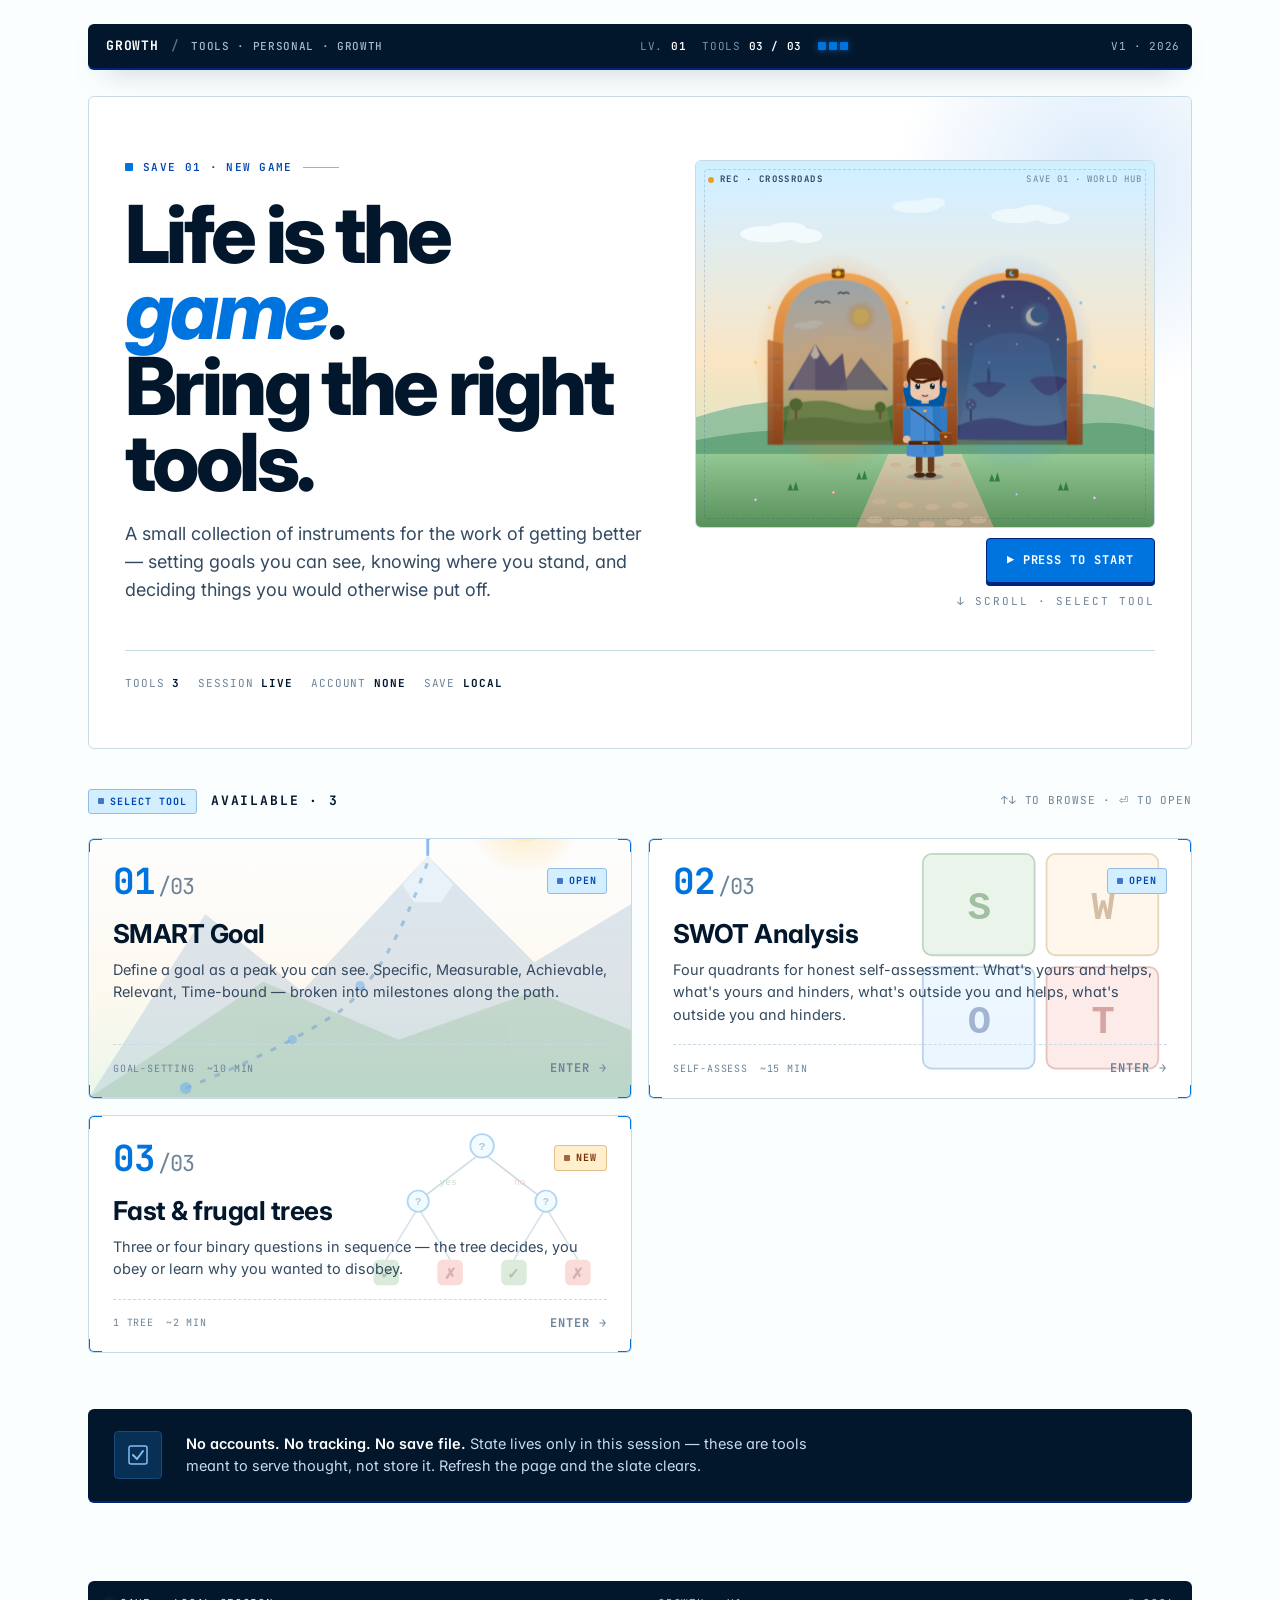
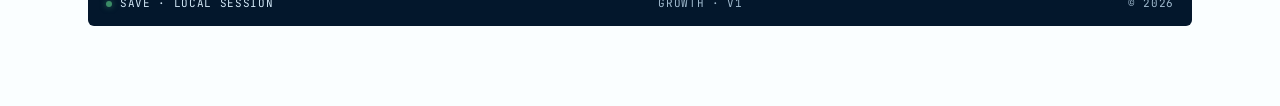
==== index.html @ 7742947b "first commit" ====
<!DOCTYPE html>
<html lang="en">
<head>
  <meta charset="UTF-8" />
  <meta name="viewport" content="width=device-width, initial-scale=1.0" />
  <title>Growth — Tools for Personal Growth</title>
  <link rel="stylesheet" href="styles.css?v=8" />
  <style>
    .hero { position: relative; padding: 56px 36px 56px; margin-bottom: 40px; background: var(--bg-card); border: 1px solid var(--rule); border-radius: var(--radius); overflow: hidden; isolation: isolate; }
    .hero::after { content: ''; position: absolute; right: -120px; top: -120px; width: 420px; height: 420px; background: radial-gradient(circle, oklch(0.56 0.19 252 / 0.15), transparent 70%); z-index: -1; pointer-events: none; }
    .hero-grid { display: grid; grid-template-columns: minmax(0, 1fr) minmax(0, 460px); gap: 48px; align-items: end; }
    .hero h1 { font-size: 80px; line-height: 0.95; letter-spacing: -0.045em; font-weight: 800; max-width: 13ch; margin-top: 18px; }
    .hero h1 .accent { color: var(--accent); font-style: italic; font-weight: 800; }
    .hero h1 .blink { display: inline-block; width: 0.5em; height: 0.85em; background: var(--accent); vertical-align: -0.05em; animation: blink 1.1s steps(2) infinite; margin-left: 4px; transform: translateY(2px); }
    @keyframes blink { 50% { opacity: 0; } }
    .hero .lede { font-size: 18px; max-width: 50ch; color: var(--ink-soft); margin-top: 20px; }
    .hero .start { display: flex; flex-direction: column; gap: 10px; align-items: stretch; padding-bottom: 8px; min-width: 0; }
    .hero .start .btn { align-self: flex-end; }
    .hero .press { font-family: var(--mono); font-size: 11px; color: var(--ink-faint); letter-spacing: 0.18em; text-transform: uppercase; align-self: flex-end; animation: press-fade 1.6s ease-in-out infinite; }
    @keyframes press-fade { 0%,100% { opacity: 0.6; } 50% { opacity: 1; } }
    .hero .stats { display: flex; flex-wrap: wrap; gap: 18px; font-family: var(--mono); font-size: 11px; color: var(--ink-soft); letter-spacing: 0.08em; text-transform: uppercase; padding-top: 24px; border-top: 1px solid var(--rule); margin-top: 32px; }
    .hero .stats .stat .k { color: var(--ink-faint); }
    .hero .stats .stat .v { color: var(--ink); font-weight: 700; margin-left: 8px; }
    .world { position: relative; width: 100%; aspect-ratio: 5 / 4; border: 1px solid var(--rule); border-radius: var(--radius); overflow: hidden; isolation: isolate; background: oklch(0.94 0.04 240); }
    .world .scanline-frame { position: absolute; inset: 8px; border: 1px dashed oklch(0.40 0.10 250 / 0.18); border-radius: 4px; pointer-events: none; z-index: 5; }
    .world .hud-corner { position: absolute; top: 12px; left: 12px; font-family: var(--mono); font-size: 9px; font-weight: 700; letter-spacing: 0.16em; text-transform: uppercase; color: var(--ink-soft); display: inline-flex; align-items: center; gap: 6px; z-index: 6; }
    .world .hud-corner::before { content: ''; width: 6px; height: 6px; background: var(--warm); border-radius: 50%; animation: rec-blink 1.6s ease-in-out infinite; }
    .world .hud-coord { position: absolute; top: 12px; right: 12px; font-family: var(--mono); font-size: 9px; letter-spacing: 0.12em; text-transform: uppercase; color: var(--ink-faint); z-index: 6; font-variant-numeric: tabular-nums; }
    @keyframes rec-blink { 0%, 65%, 100% { opacity: 1; } 80% { opacity: 0.2; } }
    .world svg.scene { position: absolute; inset: 0; width: 100%; height: 100%; display: block; }
    .door { cursor: pointer; transform-box: fill-box; transform-origin: 50% 100%; transition: transform 0.5s cubic-bezier(.2,.8,.2,1), filter 0.5s; will-change: transform, filter; filter: brightness(1) drop-shadow(0 0 0 rgba(0,0,0,0)); }
    .door-left  { --glow-color: rgba(255, 175,  60, 0.85); }
    .door-right { --glow-color: rgba( 90, 140, 255, 0.85); }
    .door:hover { transform: translateY(-4px) scale(1.05); }
    .door-left:hover  { filter: brightness(1.08) drop-shadow(0 0 14px var(--glow-color)) drop-shadow(0 0 28px var(--glow-color)); }
    .door-right:hover { filter: brightness(1.2)  drop-shadow(0 0 14px var(--glow-color)) drop-shadow(0 0 28px var(--glow-color)); }
    .scene:has(.door-left:hover)  .door-right { filter: brightness(0.92) saturate(0.85); opacity: 0.8; }
    .scene:has(.door-right:hover) .door-left  { filter: brightness(0.92) saturate(0.85); opacity: 0.8; }
    .world-inner { transform-box: fill-box; transform-origin: 50% 60%; transition: transform 0.6s cubic-bezier(.2,.7,.2,1), filter 0.5s ease-out; filter: brightness(1) saturate(1); }
    .door-left:hover  .world-inner { transform: scale(1.08); filter: brightness(1.12) saturate(1.1); }
    .door-right:hover .world-inner { transform: scale(1.1); filter: brightness(1.5) saturate(1.35) contrast(1.05); }
    .door-halo { transition: opacity 0.5s, transform 0.5s; opacity: 0.85; transform-box: fill-box; transform-origin: 50% 50%; }
    .door:hover .door-halo { opacity: 1; transform: scale(1.3); }
    .twinkle { animation: twinkle 2.4s ease-in-out infinite; transform-box: fill-box; transform-origin: center; }
    .twinkle.t2 { animation-delay: -0.6s; } .twinkle.t3 { animation-delay: -1.2s; } .twinkle.t4 { animation-delay: -1.8s; }
    .door:hover .twinkle { animation-duration: 1s; }
    @keyframes twinkle { 0%, 100% { opacity: 0.35; transform: scale(0.7); } 50% { opacity: 1; transform: scale(1.2); } }
    .sparks { opacity: 0; transition: opacity 0.4s; }
    .door:hover .sparks { opacity: 1; }
    .spark { animation: spark-rise 1.8s ease-out infinite; transform-box: fill-box; }
    .spark.k2 { animation-delay: -0.4s; } .spark.k3 { animation-delay: -0.8s; } .spark.k4 { animation-delay: -1.2s; } .spark.k5 { animation-delay: -1.6s; }
    @keyframes spark-rise { 0% { transform: translateY(0) scale(0.6); opacity: 0; } 15% { opacity: 1; } 100% { transform: translateY(-30px) scale(0.2); opacity: 0; } }
    .boy { animation: boy-bob 3s ease-in-out infinite; transform-box: fill-box; transform-origin: 50% 100%; }
    @keyframes boy-bob { 0%, 100% { transform: translateY(0); } 50% { transform: translateY(-1.5px); } }
    .blink-eye { animation: eye-blink 4.6s steps(1) infinite; transform-box: fill-box; transform-origin: center; }
    @keyframes eye-blink { 0%, 95%, 100% { transform: scaleY(1); } 96%, 98% { transform: scaleY(0.1); } }
    .cloak-flap { animation: cloak-flap 4s ease-in-out infinite; transform-box: fill-box; transform-origin: 50% 0%; }
    @keyframes cloak-flap { 0%, 100% { transform: rotate(-0.8deg); } 50% { transform: rotate(1deg); } }
    .cloud-drift { animation: cloud-drift 28s linear infinite; }
    .cloud-drift2 { animation: cloud-drift 36s linear infinite -10s; }
    @keyframes cloud-drift { 0% { transform: translateX(-22px); } 100% { transform: translateX(22px); } }
    .sun-glow { animation: sun-pulse 5s ease-in-out infinite; transform-box: fill-box; transform-origin: center; }
    @keyframes sun-pulse { 0%, 100% { opacity: 0.75; transform: scale(1); } 50% { opacity: 1; transform: scale(1.08); } }
    .star { animation: star-twinkle 2.4s ease-in-out infinite; transform-box: fill-box; transform-origin: center; }
    .star.s2 { animation-delay: -0.5s; animation-duration: 2.8s; } .star.s3 { animation-delay: -1.0s; animation-duration: 1.9s; }
    .star.s4 { animation-delay: -1.5s; animation-duration: 3.3s; } .star.s5 { animation-delay: -0.8s; animation-duration: 2.2s; }
    @keyframes star-twinkle { 0%, 100% { opacity: 0.4; transform: scale(0.7); } 50% { opacity: 1; transform: scale(1.25); } }
    .moon-glow { animation: moon-pulse 6s ease-in-out infinite; transform-box: fill-box; transform-origin: center; }
    @keyframes moon-pulse { 0%, 100% { opacity: 0.7; transform: scale(1); } 50% { opacity: 1; transform: scale(1.06); } }
    .grass-sway  { animation: grass-sway 4.2s ease-in-out infinite; transform-box: fill-box; transform-origin: 50% 100%; }
    .grass-sway.g2 { animation-delay: -1.4s; animation-duration: 5s; }
    @keyframes grass-sway { 0%, 100% { transform: rotate(-1.5deg); } 50% { transform: rotate(1.5deg); } }
    .dust { animation: dust-rise 6s linear infinite; }
    .dust.dm2 { animation-duration: 8s; animation-delay: -2s; } .dust.dm3 { animation-duration: 7s; animation-delay: -4s; } .dust.dm4 { animation-duration: 9s; animation-delay: -1s; }
    @keyframes dust-rise { 0% { transform: translateY(0); opacity: 0; } 20% { opacity: 0.7; } 80% { opacity: 0.4; } 100% { transform: translateY(-30px); opacity: 0; } }
    @media (prefers-reduced-motion: reduce) { .boy, .blink-eye, .cloak-flap, .cloud-drift, .cloud-drift2, .sun-glow, .star, .moon-glow, .grass-sway, .twinkle, .spark, .dust { animation: none !important; } .door, .world-inner, .door-halo { transition: none !important; } }
    .sec-head { display: flex; align-items: baseline; justify-content: space-between; margin: 12px 0 24px; }
    .sec-head .left { display: flex; align-items: center; gap: 14px; }
    .sec-head h2 { font-family: var(--mono); font-size: 13px; font-weight: 700; letter-spacing: 0.14em; text-transform: uppercase; color: var(--ink); }
    .sec-head .pp { font-family: var(--mono); font-size: 11px; color: var(--ink-faint); letter-spacing: 0.08em; text-transform: uppercase; }
    .levels { display: grid; grid-template-columns: repeat(2, minmax(0, 1fr)); gap: 16px; }
    .level { position: relative; display: block; padding: 24px 24px 20px; background: var(--bg-card); border: 1px solid var(--rule); border-radius: var(--radius); color: inherit; transition: border-color .15s, transform .15s, box-shadow .15s; overflow: hidden; isolation: isolate; min-height: 200px; display: flex; flex-direction: column; }
    .level-bg { position: absolute; inset: 0; width: 100%; height: 100%; pointer-events: none; opacity: 0.55; transition: opacity .25s ease; z-index: 0; }
    .level-bg.aside { left: auto; right: 0; bottom: 60px; width: 55%; height: auto; }
    .level:hover .level-bg { opacity: 0.78; }
    .level.locked .level-bg { opacity: 0.4; }
    .level > .top, .level > h3, .level > .desc, .level > .foot { position: relative; z-index: 1; }
    .level > .corners { position: absolute; inset: 0; pointer-events: none; z-index: 2; }
    .level::before, .level::after, .level > .corners::before, .level > .corners::after { content: ''; position: absolute; width: 12px; height: 12px; border: 2px solid var(--accent); pointer-events: none; transition: width .2s, height .2s, border-color .2s; z-index: 2; }
    .level::before { top: -1px; left: -1px; border-right: 0; border-bottom: 0; border-top-left-radius: var(--radius); }
    .level::after  { top: -1px; right: -1px; border-left: 0; border-bottom: 0; border-top-right-radius: var(--radius); }
    .level > .corners::before { bottom: -1px; left: -1px; border-right: 0; border-top: 0; border-bottom-left-radius: var(--radius); }
    .level > .corners::after  { bottom: -1px; right: -1px; border-left: 0; border-top: 0; border-bottom-right-radius: var(--radius); }
    .level:hover { border-color: var(--accent); transform: translateY(-2px); box-shadow: 0 12px 28px -16px oklch(0.30 0.16 256 / 0.4); }
    .level:hover::before, .level:hover::after, .level:hover > .corners::before, .level:hover > .corners::after { width: 18px; height: 18px; }
    .level .top { display: flex; align-items: center; justify-content: space-between; margin-bottom: 18px; }
    .level .num { font-family: var(--mono); font-size: 36px; font-weight: 700; letter-spacing: -0.02em; color: var(--accent); line-height: 1; font-variant-numeric: tabular-nums; }
    .level .num .slash { color: var(--ink-faint); font-weight: 400; font-size: 22px; margin-left: 2px; }
    .level h3 { font-size: 26px; font-weight: 700; letter-spacing: -0.02em; margin-bottom: 8px; }
    .level .desc { font-size: 14.5px; color: var(--ink-soft); line-height: 1.55; flex: 1; }
    .level .foot { display: flex; align-items: center; justify-content: space-between; margin-top: 18px; padding-top: 14px; border-top: 1px dashed var(--rule); }
    .level .tags { font-family: var(--mono); font-size: 10px; color: var(--ink-faint); letter-spacing: 0.08em; text-transform: uppercase; display: flex; gap: 12px; }
    .level .pp { font-family: var(--mono); font-size: 12px; color: var(--ink-faint); font-weight: 700; letter-spacing: 0.1em; text-transform: uppercase; transition: color .15s, transform .15s; display: inline-flex; align-items: center; gap: 8px; }
    .level:hover .pp { color: var(--accent); transform: translateX(4px); }
    .level.locked { opacity: 0.55; cursor: not-allowed; }
    .level.locked::before, .level.locked::after, .level.locked > .corners::before, .level.locked > .corners::after { border-color: var(--ink-faint); }
    .level.locked:hover { border-color: var(--rule); transform: none; box-shadow: none; }
    .level.locked:hover::before, .level.locked:hover::after, .level.locked:hover > .corners::before, .level.locked:hover > .corners::after { width: 12px; height: 12px; border-color: var(--ink-faint); }
    .level.locked .num { color: var(--ink-faint); } .level.locked .pp { color: var(--ink-faint); } .level.locked:hover h3 { color: var(--ink); }
    .manifesto { margin-top: 56px; padding: 22px 26px; background: var(--ink); color: oklch(0.85 0.04 240); border-radius: var(--radius); display: grid; grid-template-columns: auto minmax(0, 1fr); gap: 24px; align-items: center; box-shadow: 0 2px 0 var(--accent-deep); position: relative; overflow: hidden; }
    .manifesto .icon { width: 48px; height: 48px; display: grid; place-items: center; background: oklch(0.30 0.08 252); border: 1px solid oklch(0.40 0.10 252); border-radius: var(--radius-sm); position: relative; z-index: 1; }
    .manifesto .icon svg { width: 24px; height: 24px; }
    .manifesto p { margin: 0; font-size: 14.5px; color: oklch(0.88 0.03 240); max-width: 70ch; line-height: 1.55; position: relative; z-index: 1; }
    .manifesto p strong { color: white; font-weight: 600; }
    @media (max-width: 1000px) { .hero h1 { font-size: 64px; } .hero-grid { grid-template-columns: minmax(0, 1fr) minmax(0, 380px); gap: 36px; } }
    @media (max-width: 820px) { .hero { padding: 36px 22px 36px; } .hero-grid { grid-template-columns: minmax(0, 1fr); gap: 28px; } .hero h1 { font-size: 56px; max-width: 16ch; } .hero .start { align-items: stretch; } .hero .start .btn, .hero .press { align-self: flex-start; } .levels { grid-template-columns: minmax(0, 1fr); } .level.locked[style*="grid-column"] { grid-column: auto !important; } }
    @media (max-width: 520px) { .hero { padding: 28px 18px 28px; } .hero h1 { font-size: 44px; } .hero .lede { font-size: 16px; } .hero .stats { gap: 12px; font-size: 10px; padding-top: 18px; margin-top: 22px; } .world .hud-corner, .world .hud-coord { font-size: 8px; } }
  </style>
</head>
<body>
  <div class="page">
    <header class="masthead">
      <div class="title"><span>GROWTH</span><span class="sep">/</span><span class="dim">tools · personal · growth</span></div>
      <div class="hud"><span class="stat"><span class="k">LV.</span> <span class="v">01</span></span><span class="stat"><span class="k">TOOLS</span> <span class="v">03 / 03</span></span><span class="bar"><i class="on"></i><i class="on"></i><i class="on"></i></span></div>
      <div class="meta">v1 · 2026</div>
    </header>

    <section class="hero">
      <div class="hero-grid">
        <div>
          <div class="hud-label">SAVE 01 · NEW GAME</div>
          <h1>Life is the <span class="accent">game</span>.<br>Bring the right<br>tools.</h1>
          <p class="lede">A small collection of instruments for the work of getting better — setting goals you can see, knowing where you stand, and deciding things you would otherwise put off.</p>
        </div>
        <div class="start">
          <div class="world" aria-hidden="true">
            <span class="hud-corner">REC · CROSSROADS</span>
            <span class="hud-coord">SAVE 01 · WORLD HUB</span>
            <svg class="scene" viewBox="0 0 500 400" preserveAspectRatio="xMidYMid slice">
              <defs>
                <linearGradient id="sky-back" x1="0" x2="0" y1="0" y2="1"><stop offset="0" stop-color="oklch(0.94 0.05 240)"/><stop offset="0.55" stop-color="oklch(0.93 0.05 80)"/><stop offset="1" stop-color="oklch(0.88 0.06 145)"/></linearGradient>
                <linearGradient id="day-sky" x1="0" x2="0" y1="0" y2="1"><stop offset="0" stop-color="oklch(0.92 0.05 230)"/><stop offset="0.55" stop-color="oklch(0.95 0.07 80)"/><stop offset="1" stop-color="oklch(0.85 0.10 145)"/></linearGradient>
                <linearGradient id="night-sky" x1="0" x2="0" y1="0" y2="1"><stop offset="0" stop-color="oklch(0.45 0.13 268)"/><stop offset="0.55" stop-color="oklch(0.55 0.13 252)"/><stop offset="1" stop-color="oklch(0.65 0.10 252)"/></linearGradient>
                <linearGradient id="wood" x1="0" x2="0" y1="0" y2="1"><stop offset="0" stop-color="oklch(0.78 0.13 65)"/><stop offset="1" stop-color="oklch(0.58 0.13 55)"/></linearGradient>
                <linearGradient id="wood-dark" x1="0" x2="0" y1="0" y2="1"><stop offset="0" stop-color="oklch(0.62 0.12 55)"/><stop offset="1" stop-color="oklch(0.45 0.11 45)"/></linearGradient>
                <radialGradient id="sun-grad" cx="0.5" cy="0.5" r="0.5"><stop offset="0" stop-color="oklch(0.96 0.16 80)" stop-opacity="1"/><stop offset="0.5" stop-color="oklch(0.85 0.18 60)" stop-opacity="0.4"/><stop offset="1" stop-color="oklch(0.85 0.18 60)" stop-opacity="0"/></radialGradient>
                <radialGradient id="moon-grad" cx="0.5" cy="0.5" r="0.5"><stop offset="0" stop-color="oklch(0.96 0.04 250)" stop-opacity="1"/><stop offset="0.5" stop-color="oklch(0.78 0.10 240)" stop-opacity="0.45"/><stop offset="1" stop-color="oklch(0.65 0.12 250)" stop-opacity="0"/></radialGradient>
                <radialGradient id="warm-halo" cx="0.5" cy="0.5" r="0.5"><stop offset="0" stop-color="oklch(0.88 0.20 65)" stop-opacity="0.85"/><stop offset="0.35" stop-color="oklch(0.80 0.22 55)" stop-opacity="0.5"/><stop offset="1" stop-color="oklch(0.72 0.22 45)" stop-opacity="0"/></radialGradient>
                <radialGradient id="cool-halo" cx="0.5" cy="0.5" r="0.5"><stop offset="0" stop-color="oklch(0.85 0.18 252)" stop-opacity="0.85"/><stop offset="0.35" stop-color="oklch(0.75 0.18 252)" stop-opacity="0.5"/><stop offset="1" stop-color="oklch(0.65 0.18 260)" stop-opacity="0"/></radialGradient>
                <linearGradient id="grass" x1="0" x2="0" y1="0" y2="1"><stop offset="0" stop-color="oklch(0.78 0.09 145)"/><stop offset="1" stop-color="oklch(0.60 0.10 145)"/></linearGradient>
                <linearGradient id="path-grad" x1="0" x2="0" y1="0" y2="1"><stop offset="0" stop-color="oklch(0.85 0.04 80)"/><stop offset="1" stop-color="oklch(0.72 0.05 70)"/></linearGradient>
                <clipPath id="arch-l"><path d="M 95 305 L 95 200 Q 95 130 155 130 Q 215 130 215 200 L 215 305 Z"/></clipPath>
                <clipPath id="arch-r"><path d="M 285 305 L 285 200 Q 285 130 345 130 Q 405 130 405 200 L 405 305 Z"/></clipPath>
              </defs>
              <rect x="0" y="0" width="500" height="400" fill="url(#sky-back)"/>
              <path d="M 0 280 Q 90 250 180 270 Q 280 290 380 260 Q 440 245 500 270 L 500 320 L 0 320 Z" fill="oklch(0.72 0.08 160)" opacity="0.7"/>
              <path d="M 0 305 Q 100 285 200 300 Q 300 315 400 290 Q 460 280 500 295 L 500 340 L 0 340 Z" fill="oklch(0.65 0.09 155)" opacity="0.85"/>
              <g class="cloud-drift" fill="oklch(0.99 0.01 240)" opacity="0.85"><ellipse cx="80" cy="80" rx="32" ry="9"/><ellipse cx="100" cy="74" rx="20" ry="7"/><ellipse cx="120" cy="82" rx="18" ry="8"/></g>
              <g class="cloud-drift2" fill="oklch(0.99 0.01 240)" opacity="0.7"><ellipse cx="350" cy="60" rx="28" ry="8"/><ellipse cx="370" cy="55" rx="20" ry="7"/><ellipse cx="390" cy="62" rx="18" ry="7"/></g>
              <g class="cloud-drift" fill="oklch(0.99 0.01 240)" opacity="0.6" style="animation-delay: -8s;"><ellipse cx="240" cy="50" rx="26" ry="7"/><ellipse cx="258" cy="46" rx="14" ry="6"/></g>
              <rect x="0" y="320" width="500" height="80" fill="url(#grass)"/>
              <path d="M 175 400 L 325 400 L 290 320 L 210 320 Z" fill="url(#path-grad)" opacity="0.85"/>
              <g fill="oklch(0.78 0.05 75)" opacity="0.8"><ellipse cx="218" cy="332" rx="6" ry="2.5"/><ellipse cx="240" cy="334" rx="7" ry="3"/><ellipse cx="262" cy="334" rx="6" ry="2.5"/><ellipse cx="284" cy="332" rx="6" ry="2.5"/><ellipse cx="208" cy="350" rx="7" ry="3"/><ellipse cx="232" cy="352" rx="8" ry="3"/><ellipse cx="258" cy="354" rx="7" ry="3"/><ellipse cx="284" cy="352" rx="8" ry="3"/><ellipse cx="200" cy="372" rx="8" ry="3.5"/><ellipse cx="228" cy="376" rx="9" ry="3.5"/><ellipse cx="258" cy="378" rx="8" ry="3.5"/><ellipse cx="288" cy="376" rx="9" ry="3.5"/><ellipse cx="195" cy="392" rx="9" ry="4"/><ellipse cx="222" cy="395" rx="10" ry="4"/><ellipse cx="252" cy="397" rx="9" ry="4"/><ellipse cx="282" cy="395" rx="10" ry="4"/><ellipse cx="308" cy="392" rx="9" ry="4"/></g>

              <g class="door door-left">
                <ellipse class="door-halo" cx="155" cy="220" rx="92" ry="120" fill="url(#warm-halo)"/>
                <g clip-path="url(#arch-l)"><g class="world-inner">
                  <rect x="93" y="128" width="124" height="180" fill="url(#day-sky)"/>
                  <g class="sun-glow"><circle cx="180" cy="170" r="18" fill="url(#sun-grad)"/><circle cx="180" cy="170" r="9" fill="oklch(0.97 0.14 78)"/></g>
                  <g fill="oklch(0.99 0.02 240)" opacity="0.85"><ellipse cx="120" cy="180" rx="14" ry="4"/><ellipse cx="130" cy="177" rx="9" ry="3"/></g>
                  <polygon points="100,250 130,200 165,250" fill="oklch(0.55 0.10 268)"/>
                  <polygon points="130,200 145,225 160,210 165,250 130,250" fill="oklch(0.45 0.12 268)"/>
                  <polygon points="125,212 130,200 135,212 132,216 128,216" fill="oklch(0.97 0.02 240)"/>
                  <polygon points="155,250 180,215 210,250" fill="oklch(0.50 0.10 260)" opacity="0.85"/>
                  <path d="M 93 270 Q 130 255 165 268 Q 195 278 217 265 L 217 308 L 93 308 Z" fill="oklch(0.65 0.13 145)"/>
                  <path d="M 93 285 Q 130 275 165 285 Q 195 290 217 282 L 217 308 L 93 308 Z" fill="oklch(0.55 0.13 145)" opacity="0.9"/>
                  <rect x="108" y="270" width="2" height="12" fill="oklch(0.40 0.07 50)"/><circle cx="109" cy="266" r="7" fill="oklch(0.50 0.13 145)"/>
                  <rect x="200" y="272" width="2" height="10" fill="oklch(0.40 0.07 50)"/><circle cx="201" cy="269" r="6" fill="oklch(0.50 0.13 145)"/>
                  <g stroke="oklch(0.30 0.05 250)" stroke-width="1.2" fill="none" stroke-linecap="round"><path d="M 130 155 Q 134 152 138 155 Q 142 152 146 155"/><path d="M 155 145 Q 158 142 161 145 Q 164 142 167 145"/></g>
                  <path d="M 95 305 L 115 200 Q 155 175 195 200 L 215 305 Z" fill="oklch(0.95 0.10 75 / 0.18)"/>
                </g></g>
                <path d="M 84 310 L 84 200 Q 84 122 155 122 Q 226 122 226 200 L 226 310 L 215 310 L 215 200 Q 215 130 155 130 Q 95 130 95 200 L 95 310 Z" fill="url(#wood)"/>
                <path d="M 95 310 L 95 200 Q 95 130 155 130 Q 215 130 215 200 L 215 310 L 100 310 L 100 200 Q 100 135 155 135 Q 210 135 210 200 L 210 310 Z" fill="oklch(0.30 0.07 45)" opacity="0.35"/>
                <rect x="148" y="118" width="14" height="10" rx="2" fill="oklch(0.45 0.10 60)"/>
                <circle cx="155" cy="123" r="3" fill="oklch(0.85 0.16 75)"/>
                <g stroke="oklch(0.75 0.16 75)" stroke-width="0.8" stroke-linecap="round"><line x1="155" y1="115" x2="155" y2="118"/><line x1="148" y1="123" x2="151" y2="123"/><line x1="159" y1="123" x2="162" y2="123"/></g>
                <g fill="oklch(0.85 0.14 75)" opacity="0.9"><circle cx="89" cy="220" r="1.5"/><circle cx="89" cy="245" r="1.5"/><circle cx="89" cy="270" r="1.5"/><circle cx="221" cy="220" r="1.5"/><circle cx="221" cy="245" r="1.5"/><circle cx="221" cy="270" r="1.5"/></g>
                <g opacity="0.85"><path d="M 78 195 L 95 200 L 95 310 L 78 310 Z" fill="url(#wood-dark)"/><rect x="80" y="215" width="12" height="2.5" fill="oklch(0.55 0.08 50)"/><rect x="80" y="265" width="12" height="2.5" fill="oklch(0.55 0.08 50)"/></g>
                <g opacity="0.85"><path d="M 232 195 L 215 200 L 215 310 L 232 310 Z" fill="url(#wood-dark)"/><rect x="218" y="215" width="12" height="2.5" fill="oklch(0.55 0.08 50)"/><rect x="218" y="265" width="12" height="2.5" fill="oklch(0.55 0.08 50)"/></g>
                <g fill="oklch(0.85 0.16 75)"><circle class="twinkle t1" cx="80" cy="160" r="1.6"/><circle class="twinkle t2" cx="230" cy="155" r="1.4"/><circle class="twinkle t3" cx="65" cy="220" r="1.4"/><circle class="twinkle t4" cx="245" cy="225" r="1.6"/></g>
                <g class="sparks" fill="oklch(0.85 0.16 75)"><circle class="spark k1" cx="120" cy="298" r="1.4"/><circle class="spark k2" cx="140" cy="302" r="1.2"/><circle class="spark k3" cx="155" cy="300" r="1.6"/><circle class="spark k4" cx="170" cy="302" r="1.2"/><circle class="spark k5" cx="190" cy="298" r="1.4"/></g>
              </g>

              <g class="door door-right">
                <ellipse class="door-halo" cx="345" cy="220" rx="92" ry="120" fill="url(#cool-halo)"/>
                <g clip-path="url(#arch-r)"><g class="world-inner">
                  <rect x="283" y="128" width="124" height="180" fill="url(#night-sky)"/>
                  <g class="moon-glow"><circle cx="370" cy="170" r="18" fill="url(#moon-grad)"/></g>
                  <circle cx="370" cy="170" r="10" fill="oklch(0.96 0.04 250)"/>
                  <circle cx="374" cy="168" r="9" fill="oklch(0.55 0.13 252)"/>
                  <g fill="oklch(0.96 0.04 250)"><circle class="star s1" cx="305" cy="155" r="1.4"/><circle class="star s2" cx="320" cy="180" r="1.2"/><circle class="star s3" cx="335" cy="148" r="1.6"/><circle class="star s4" cx="350" cy="200" r="1.0"/><circle class="star s5" cx="395" cy="195" r="1.4"/><circle class="star s2" cx="300" cy="200" r="1.0"/><circle class="star s3" cx="345" cy="160" r="1.0"/><circle class="star s5" cx="385" cy="150" r="1.2"/><circle class="star s1" cx="320" cy="220" r="1.0"/></g>
                  <g fill="oklch(0.40 0.13 268)" opacity="0.85"><ellipse cx="320" cy="245" rx="18" ry="4"/><path d="M 304 245 Q 312 257 320 258 Q 328 257 336 245 Z"/><rect x="318" y="230" width="3" height="15" fill="oklch(0.35 0.13 268)"/><polygon points="317,230 319,224 322,230" fill="oklch(0.45 0.13 252)"/></g>
                  <g fill="oklch(0.42 0.13 270)" opacity="0.95"><ellipse cx="385" cy="240" rx="20" ry="5"/><path d="M 365 240 Q 375 255 385 256 Q 395 255 405 240 Z"/></g>
                  <path d="M 283 290 Q 320 275 345 285 Q 380 295 407 282 L 407 308 L 283 308 Z" fill="oklch(0.42 0.13 268)"/>
                  <rect x="299" y="270" width="2" height="14" fill="oklch(0.32 0.10 268)"/><circle cx="300" cy="266" r="6" fill="oklch(0.45 0.12 268)"/>
                  <circle cx="298" cy="263" r="1" fill="oklch(0.85 0.10 250)"/><circle cx="302" cy="266" r="1" fill="oklch(0.85 0.10 250)"/><circle cx="299" cy="269" r="1" fill="oklch(0.85 0.10 250)"/>
                  <path d="M 285 305 L 305 200 Q 345 175 385 200 L 405 305 Z" fill="oklch(0.78 0.18 252 / 0.18)"/>
                </g></g>
                <path d="M 274 310 L 274 200 Q 274 122 345 122 Q 416 122 416 200 L 416 310 L 405 310 L 405 200 Q 405 130 345 130 Q 285 130 285 200 L 285 310 Z" fill="url(#wood)"/>
                <path d="M 285 310 L 285 200 Q 285 130 345 130 Q 405 130 405 200 L 405 310 L 290 310 L 290 200 Q 290 135 345 135 Q 400 135 400 200 L 400 310 Z" fill="oklch(0.30 0.07 45)" opacity="0.35"/>
                <rect x="338" y="118" width="14" height="10" rx="2" fill="oklch(0.45 0.10 60)"/>
                <circle cx="345" cy="123" r="3" fill="oklch(0.78 0.16 252)"/><circle cx="346.5" cy="122" r="2.2" fill="oklch(0.45 0.10 60)"/>
                <g fill="oklch(0.78 0.16 252)" opacity="0.9"><circle cx="279" cy="220" r="1.5"/><circle cx="279" cy="245" r="1.5"/><circle cx="279" cy="270" r="1.5"/><circle cx="411" cy="220" r="1.5"/><circle cx="411" cy="245" r="1.5"/><circle cx="411" cy="270" r="1.5"/></g>
                <g opacity="0.85"><path d="M 268 195 L 285 200 L 285 310 L 268 310 Z" fill="url(#wood-dark)"/><rect x="270" y="215" width="12" height="2.5" fill="oklch(0.55 0.08 50)"/><rect x="270" y="265" width="12" height="2.5" fill="oklch(0.55 0.08 50)"/></g>
                <g opacity="0.85"><path d="M 422 195 L 405 200 L 405 310 L 422 310 Z" fill="url(#wood-dark)"/><rect x="408" y="215" width="12" height="2.5" fill="oklch(0.55 0.08 50)"/><rect x="408" y="265" width="12" height="2.5" fill="oklch(0.55 0.08 50)"/></g>
                <g fill="oklch(0.78 0.16 252)"><circle class="twinkle t1" cx="270" cy="160" r="1.6"/><circle class="twinkle t2" cx="420" cy="155" r="1.4"/><circle class="twinkle t3" cx="255" cy="220" r="1.4"/><circle class="twinkle t4" cx="435" cy="225" r="1.6"/></g>
                <g class="sparks" fill="oklch(0.78 0.16 252)"><circle class="spark k1" cx="310" cy="298" r="1.4"/><circle class="spark k2" cx="330" cy="302" r="1.2"/><circle class="spark k3" cx="345" cy="300" r="1.6"/><circle class="spark k4" cx="360" cy="302" r="1.2"/><circle class="spark k5" cx="380" cy="298" r="1.4"/></g>
              </g>

              <g>
                <ellipse cx="250" cy="345" rx="20" ry="3.5" fill="oklch(0.30 0.05 250 / 0.25)"/>
                <g class="boy">
                  <rect x="240" y="320" width="7" height="20" rx="2" fill="oklch(0.45 0.08 50)"/><rect x="253" y="320" width="7" height="20" rx="2" fill="oklch(0.45 0.08 50)"/>
                  <rect x="240" y="320" width="7" height="20" rx="2" fill="oklch(0.32 0.07 50 / 0.35)"/><rect x="253" y="320" width="7" height="20" rx="2" fill="oklch(0.32 0.07 50 / 0.35)"/>
                  <ellipse cx="244" cy="343" rx="6" ry="3" fill="oklch(0.30 0.06 45)"/><ellipse cx="256" cy="343" rx="6" ry="3" fill="oklch(0.30 0.06 45)"/>
                  <g class="cloak-flap"><path d="M 232 268 Q 232 262 240 262 L 260 262 Q 268 262 268 268 L 270 322 Q 250 326 230 322 Z" fill="oklch(0.62 0.13 252)"/><path d="M 250 262 L 268 268 L 270 322 L 261 322 L 258 268 Z" fill="oklch(0.46 0.14 252)" opacity="0.35"/><line x1="250" y1="270" x2="250" y2="320" stroke="oklch(0.42 0.14 252)" stroke-width="0.6" opacity="0.6"/></g>
                  <rect x="226" y="270" width="8" height="32" rx="3" fill="oklch(0.62 0.13 252)"/><rect x="266" y="270" width="8" height="32" rx="3" fill="oklch(0.62 0.13 252)"/>
                  <rect x="226" y="270" width="8" height="32" rx="3" fill="oklch(0.46 0.14 252 / 0.3)"/><rect x="266" y="270" width="8" height="32" rx="3" fill="oklch(0.46 0.14 252 / 0.3)"/>
                  <circle cx="230" cy="304" r="4.2" fill="oklch(0.82 0.06 60)"/><circle cx="270" cy="304" r="4.2" fill="oklch(0.82 0.06 60)"/>
                  <rect x="232" y="306" width="36" height="4" rx="1" fill="oklch(0.32 0.08 50)"/><rect x="247" y="307" width="6" height="2" fill="oklch(0.78 0.14 78)"/>
                  <path d="M 234 270 Q 250 280 268 296" stroke="oklch(0.32 0.08 50)" stroke-width="1.6" fill="none"/>
                  <rect x="266" y="296" width="13" height="14" rx="2" fill="oklch(0.45 0.10 50)"/><rect x="266" y="296" width="13" height="2" fill="oklch(0.55 0.12 55)"/><rect x="271" y="300" width="3" height="2.5" fill="oklch(0.78 0.14 78)"/>
                  <path d="M 226 250 Q 230 234 250 232 Q 270 234 274 250 L 270 268 L 230 268 Z" fill="oklch(0.46 0.14 252)"/>
                  <g>
                    <rect x="246" y="259" width="8" height="6" fill="oklch(0.82 0.06 60)"/>
                    <ellipse cx="250" cy="236" rx="20" ry="17" fill="oklch(0.32 0.08 45)"/>
                    <ellipse cx="229" cy="244" rx="2.6" ry="4" fill="oklch(0.80 0.07 55)"/><ellipse cx="271" cy="244" rx="2.6" ry="4" fill="oklch(0.80 0.07 55)"/>
                    <ellipse cx="229" cy="245" rx="1" ry="2" fill="oklch(0.65 0.10 30)" opacity="0.45"/><ellipse cx="271" cy="245" rx="1" ry="2" fill="oklch(0.65 0.10 30)" opacity="0.45"/>
                    <path d="M 234 238 Q 234 224 250 222 Q 266 224 266 238 L 266 253 Q 266 261 250 262 Q 234 261 234 253 Z" fill="oklch(0.86 0.05 60)"/>
                    <path d="M 240 256 Q 250 260 260 256 Q 256 260 250 261 Q 244 260 240 256 Z" fill="oklch(0.78 0.07 55)" opacity="0.35"/>
                    <path d="M 232 238 Q 232 217 250 215 Q 268 217 268 238 Z" fill="oklch(0.34 0.08 45)"/>
                    <path d="M 236 238 Q 244 244 252 240 Q 258 238 264 238" stroke="oklch(0.30 0.08 45)" stroke-width="3.2" fill="none" stroke-linecap="round"/>
                    <path d="M 244 222 Q 250 219 256 222" stroke="oklch(0.50 0.10 50)" stroke-width="1" fill="none" stroke-linecap="round" opacity="0.55"/>
                    <g class="blink-eye">
                      <ellipse cx="242" cy="246" rx="2.6" ry="3.2" fill="oklch(0.20 0.05 250)"/><ellipse cx="258" cy="246" rx="2.6" ry="3.2" fill="oklch(0.20 0.05 250)"/>
                      <circle cx="242.5" cy="244.5" r="1" fill="white"/><circle cx="258.5" cy="244.5" r="1" fill="white"/>
                      <circle cx="240.8" cy="247.5" r="0.5" fill="oklch(0.95 0.05 240)"/><circle cx="256.8" cy="247.5" r="0.5" fill="oklch(0.95 0.05 240)"/>
                    </g>
                    <path d="M 239 240 Q 242 239 245 240" stroke="oklch(0.32 0.08 45)" stroke-width="1.2" fill="none" stroke-linecap="round"/>
                    <path d="M 255 240 Q 258 239 261 240" stroke="oklch(0.32 0.08 45)" stroke-width="1.2" fill="none" stroke-linecap="round"/>
                    <ellipse cx="239" cy="252" rx="2.5" ry="1.6" fill="oklch(0.85 0.10 25)" opacity="0.55"/><ellipse cx="261" cy="252" rx="2.5" ry="1.6" fill="oklch(0.85 0.10 25)" opacity="0.55"/>
                    <path d="M 247 256 Q 250 258 253 256" stroke="oklch(0.40 0.08 30)" stroke-width="1.2" fill="none" stroke-linecap="round"/>
                    <line x1="250" y1="266" x2="250" y2="272" stroke="oklch(0.55 0.10 60)" stroke-width="0.5"/><circle cx="250" cy="273" r="1.6" fill="oklch(0.85 0.16 75)"/>
                  </g>
                </g>
                <g fill="oklch(0.85 0.10 60 / 0.7)"><rect class="dust" x="216" y="328" width="1.6" height="1.6"/><rect class="dust dm2" x="280" y="324" width="1.4" height="1.4"/><rect class="dust dm3" x="222" y="338" width="1.4" height="1.4"/><rect class="dust dm4" x="282" y="338" width="1.6" height="1.6"/></g>
              </g>

              <g fill="oklch(0.50 0.13 145)" opacity="0.85">
                <g class="grass-sway"><path d="M 175 348 L 178 340 L 181 348 L 184 338 L 187 348 Z"/></g>
                <g class="grass-sway g2"><path d="M 320 350 L 323 342 L 326 350 L 329 340 L 332 350 Z"/></g>
                <g class="grass-sway"><path d="M 395 360 L 398 352 L 401 360 L 404 350 L 407 360 Z"/></g>
                <g class="grass-sway g2"><path d="M 100 360 L 103 352 L 106 360 L 109 350 L 112 360 Z"/></g>
              </g>
              <g>
                <circle cx="150" cy="362" r="1.6" fill="oklch(0.85 0.16 25)"/><circle cx="150" cy="362" r="0.6" fill="oklch(0.95 0.10 80)"/>
                <circle cx="350" cy="364" r="1.6" fill="oklch(0.78 0.16 252)"/><circle cx="350" cy="364" r="0.6" fill="oklch(0.95 0.06 250)"/>
                <circle cx="65" cy="370" r="1.4" fill="oklch(0.85 0.10 320)"/><circle cx="65" cy="370" r="0.5" fill="oklch(0.95 0.06 80)"/>
                <circle cx="435" cy="368" r="1.4" fill="oklch(0.85 0.10 320)"/><circle cx="435" cy="368" r="0.5" fill="oklch(0.95 0.06 80)"/>
              </g>
            </svg>
            <div class="scanline-frame"></div>
          </div>
          <a href="#tools" class="btn">▶ Press to start</a>
          <span class="press">↓ scroll · select tool</span>
        </div>
      </div>
      <div class="stats">
        <div class="stat"><span class="k">TOOLS</span><span class="v">3</span></div>
        <div class="stat"><span class="k">SESSION</span><span class="v">LIVE</span></div>
        <div class="stat"><span class="k">ACCOUNT</span><span class="v">NONE</span></div>
        <div class="stat"><span class="k">SAVE</span><span class="v">LOCAL</span></div>
      </div>
    </section>

    <div id="tools" class="sec-head">
      <div class="left"><span class="pill">SELECT TOOL</span><h2>Available · 3</h2></div>
      <span class="pp">↑↓ to browse · ⏎ to open</span>
    </div>

    <div class="levels">
      <a href="smart.html" class="level">
        <svg class="level-bg" viewBox="0 0 280 200" preserveAspectRatio="xMidYMax slice" aria-hidden="true">
          <defs>
            <linearGradient id="smart-sky" x1="0" x2="0" y1="0" y2="1"><stop offset="0" stop-color="oklch(0.94 0.05 240)" stop-opacity="0"/><stop offset="0.7" stop-color="oklch(0.92 0.07 80)" stop-opacity="0.35"/><stop offset="1" stop-color="oklch(0.85 0.10 145)" stop-opacity="0.45"/></linearGradient>
            <radialGradient id="smart-sun" cx="0.5" cy="0.5" r="0.5"><stop offset="0" stop-color="oklch(0.95 0.16 78)" stop-opacity="0.7"/><stop offset="1" stop-color="oklch(0.85 0.18 60)" stop-opacity="0"/></radialGradient>
          </defs>
          <rect x="0" y="0" width="280" height="200" fill="url(#smart-sky)"/>
          <circle cx="225" cy="55" r="30" fill="url(#smart-sun)"/>
          <circle cx="225" cy="55" r="13" fill="oklch(0.92 0.14 78)" opacity="0.55"/>
          <path d="M 0 200 L 60 105 L 110 145 L 175 75 L 230 130 L 280 100 L 280 200 Z" fill="oklch(0.50 0.12 252)" opacity="0.28"/>
          <path d="M 162 90 L 175 75 L 188 90 L 182 99 L 168 99 Z" fill="oklch(0.96 0.02 240)" opacity="0.65"/>
          <path d="M 0 200 L 90 140 L 160 170 L 230 145 L 280 165 L 280 200 Z" fill="oklch(0.55 0.13 145)" opacity="0.32"/>
          <path d="M 50 195 Q 100 175 130 155 Q 155 135 175 78" stroke="oklch(0.45 0.14 252)" stroke-width="1.6" fill="none" stroke-dasharray="3 5" opacity="0.55"/>
          <line x1="175" y1="75" x2="175" y2="58" stroke="oklch(0.56 0.19 252)" stroke-width="1.5" opacity="0.85"/>
          <polygon points="175,58 188,62 175,67" fill="oklch(0.56 0.19 252)" opacity="0.85"/>
          <circle cx="50" cy="195" r="3" fill="oklch(0.56 0.19 252)" opacity="0.6"/>
          <circle cx="105" cy="170" r="2.4" fill="oklch(0.56 0.19 252)" opacity="0.55"/>
          <circle cx="140" cy="142" r="2.4" fill="oklch(0.56 0.19 252)" opacity="0.55"/>
        </svg>
        <div class="corners"></div>
        <div class="top"><div class="num">01<span class="slash">/03</span></div><span class="pill">OPEN</span></div>
        <h3>SMART Goal</h3>
        <div class="desc">Define a goal as a peak you can see. Specific, Measurable, Achievable, Relevant, Time-bound — broken into milestones along the path.</div>
        <div class="foot"><div class="tags"><span>Goal-setting</span><span>~10 min</span></div><div class="pp">Enter →</div></div>
      </a>

      <a href="swot.html" class="level">
        <svg class="level-bg aside" viewBox="0 0 200 160" preserveAspectRatio="xMaxYMin meet" aria-hidden="true">
          <g transform="translate(20 10)">
            <rect x="0" y="0" width="75" height="68" rx="6" fill="oklch(0.65 0.13 145)" opacity="0.22"/>
            <rect x="83" y="0" width="75" height="68" rx="6" fill="oklch(0.85 0.13 75)" opacity="0.22"/>
            <rect x="0" y="76" width="75" height="68" rx="6" fill="oklch(0.78 0.16 252)" opacity="0.22"/>
            <rect x="83" y="76" width="75" height="68" rx="6" fill="oklch(0.65 0.18 30)" opacity="0.22"/>
            <rect x="0" y="0" width="75" height="68" rx="6" fill="none" stroke="oklch(0.45 0.13 145)" stroke-width="1.2" opacity="0.45"/>
            <rect x="83" y="0" width="75" height="68" rx="6" fill="none" stroke="oklch(0.55 0.13 75)" stroke-width="1.2" opacity="0.45"/>
            <rect x="0" y="76" width="75" height="68" rx="6" fill="none" stroke="oklch(0.45 0.16 252)" stroke-width="1.2" opacity="0.45"/>
            <rect x="83" y="76" width="75" height="68" rx="6" fill="none" stroke="oklch(0.45 0.16 30)" stroke-width="1.2" opacity="0.45"/>
            <text x="38" y="44" font-family="ui-monospace, monospace" font-size="26" font-weight="800" fill="oklch(0.35 0.13 145)" text-anchor="middle" opacity="0.6">S</text>
            <text x="121" y="44" font-family="ui-monospace, monospace" font-size="26" font-weight="800" fill="oklch(0.45 0.14 75)" text-anchor="middle" opacity="0.6">W</text>
            <text x="38" y="120" font-family="ui-monospace, monospace" font-size="26" font-weight="800" fill="oklch(0.30 0.16 252)" text-anchor="middle" opacity="0.6">O</text>
            <text x="121" y="120" font-family="ui-monospace, monospace" font-size="26" font-weight="800" fill="oklch(0.40 0.16 30)" text-anchor="middle" opacity="0.6">T</text>
          </g>
        </svg>
        <div class="corners"></div>
        <div class="top"><div class="num">02<span class="slash">/03</span></div><span class="pill">OPEN</span></div>
        <h3>SWOT Analysis</h3>
        <div class="desc">Four quadrants for honest self-assessment. What's yours and helps, what's yours and hinders, what's outside you and helps, what's outside you and hinders.</div>
        <div class="foot"><div class="tags"><span>Self-assess</span><span>~15 min</span></div><div class="pp">Enter →</div></div>
      </a>

      <a href="trees.html" class="level">
        <svg class="level-bg aside" viewBox="0 0 280 180" preserveAspectRatio="xMaxYMin meet" aria-hidden="true">
          <g opacity="0.55">
            <line x1="140" y1="34" x2="80" y2="80" stroke="oklch(0.45 0.10 250)" stroke-width="1.6" opacity="0.7"/>
            <line x1="140" y1="34" x2="200" y2="80" stroke="oklch(0.45 0.10 250)" stroke-width="1.6" opacity="0.7"/>
            <line x1="80" y1="86" x2="50" y2="135" stroke="oklch(0.45 0.10 250)" stroke-width="1.4" opacity="0.6"/>
            <line x1="80" y1="86" x2="110" y2="135" stroke="oklch(0.45 0.10 250)" stroke-width="1.4" opacity="0.6"/>
            <line x1="200" y1="86" x2="170" y2="135" stroke="oklch(0.45 0.10 250)" stroke-width="1.4" opacity="0.6"/>
            <line x1="200" y1="86" x2="230" y2="135" stroke="oklch(0.45 0.10 250)" stroke-width="1.4" opacity="0.6"/>
            <text x="100" y="65" font-family="ui-monospace, monospace" font-size="9" fill="oklch(0.45 0.13 145)" opacity="0.7">yes</text>
            <text x="170" y="65" font-family="ui-monospace, monospace" font-size="9" fill="oklch(0.50 0.16 30)" opacity="0.7">no</text>
            <circle cx="140" cy="28" r="11" fill="oklch(0.96 0.05 240)" stroke="oklch(0.56 0.19 252)" stroke-width="1.8"/>
            <text x="140" y="32" font-family="ui-monospace, monospace" font-size="11" font-weight="800" fill="oklch(0.40 0.16 252)" text-anchor="middle">?</text>
            <circle cx="80" cy="80" r="10" fill="oklch(0.96 0.05 240)" stroke="oklch(0.56 0.19 252)" stroke-width="1.6"/>
            <text x="80" y="84" font-family="ui-monospace, monospace" font-size="10" font-weight="800" fill="oklch(0.40 0.16 252)" text-anchor="middle">?</text>
            <circle cx="200" cy="80" r="10" fill="oklch(0.96 0.05 240)" stroke="oklch(0.56 0.19 252)" stroke-width="1.6"/>
            <text x="200" y="84" font-family="ui-monospace, monospace" font-size="10" font-weight="800" fill="oklch(0.40 0.16 252)" text-anchor="middle">?</text>
            <rect x="38" y="135" width="24" height="24" rx="5" fill="oklch(0.65 0.13 145)" opacity="0.7"/>
            <rect x="98" y="135" width="24" height="24" rx="5" fill="oklch(0.65 0.18 30)" opacity="0.7"/>
            <rect x="158" y="135" width="24" height="24" rx="5" fill="oklch(0.65 0.13 145)" opacity="0.7"/>
            <rect x="218" y="135" width="24" height="24" rx="5" fill="oklch(0.65 0.18 30)" opacity="0.7"/>
            <text x="50" y="153" font-family="ui-monospace, monospace" font-size="14" font-weight="800" fill="oklch(0.25 0.13 145)" text-anchor="middle">✓</text>
            <text x="110" y="153" font-family="ui-monospace, monospace" font-size="14" font-weight="800" fill="oklch(0.35 0.16 30)" text-anchor="middle">✗</text>
            <text x="170" y="153" font-family="ui-monospace, monospace" font-size="14" font-weight="800" fill="oklch(0.25 0.13 145)" text-anchor="middle">✓</text>
            <text x="230" y="153" font-family="ui-monospace, monospace" font-size="14" font-weight="800" fill="oklch(0.35 0.16 30)" text-anchor="middle">✗</text>
          </g>
        </svg>
        <div class="corners"></div>
        <div class="top"><div class="num">03<span class="slash">/03</span></div><span class="pill warm">NEW</span></div>
        <h3>Fast &amp; frugal trees</h3>
        <div class="desc">Three or four binary questions in sequence — the tree decides, you obey or learn why you wanted to disobey.</div>
        <div class="foot"><div class="tags"><span>1 tree</span><span>~2 min</span></div><div class="pp">Enter →</div></div>
      </a>

    </div>

    <div class="manifesto">
      <div class="icon">
        <svg viewBox="0 0 24 24" fill="none">
          <rect x="3" y="3" width="18" height="18" rx="2" stroke="oklch(0.78 0.10 248)" stroke-width="1.5"/>
          <path d="M7 12 L11 16 L17 8" stroke="oklch(0.78 0.10 248)" stroke-width="2" stroke-linecap="round" stroke-linejoin="round"/>
        </svg>
      </div>
      <p><strong>No accounts. No tracking. No save file.</strong> State lives only in this session — these are tools meant to serve thought, not store it. Refresh the page and the slate clears.</p>
    </div>

    <footer class="colophon">
      <div class="save">SAVE · LOCAL SESSION</div>
      <div>GROWTH · v1</div>
      <div>© 2026</div>
    </footer>
  </div>
</body>
</html>
---- styles.css ----
/* ─── Growth · "life is the game" — bold game-spirit system ───────────
   Aesthetic: indie-game UI on a blueprint canvas.
   Background = faint dot-grid + scanlines. Type = Inter + JetBrains Mono.
   Color = white + navy + vivid mid-blue, amber as "trophy" accent.
   Cues: HUD strip, level-select cards, corner-bracket frames,
         chunky "press" buttons, achievement-style verdicts.
*/

@import url('https://fonts.googleapis.com/css2?family=Inter:wght@400;500;600;700;800&family=JetBrains+Mono:wght@400;500;600;700&display=swap');

:root {
  /* Surfaces */
  --bg:           oklch(0.995 0.005 240);
  --bg-soft:      oklch(0.975 0.018 240);
  --bg-card:      oklch(1 0 0);
  --bg-deep:      oklch(0.96 0.025 245);

  /* Ink — deep navy */
  --ink:          oklch(0.20 0.05 250);
  --ink-soft:     oklch(0.40 0.05 250);
  --ink-faint:    oklch(0.60 0.04 245);
  --rule:         oklch(0.88 0.025 240);
  --rule-faint:   oklch(0.93 0.018 240);

  /* Primary — vivid mid-blue */
  --accent:       oklch(0.56 0.19 252);
  --accent-soft:  oklch(0.94 0.05 250);
  --accent-ink:   oklch(0.42 0.20 252);
  --accent-deep:  oklch(0.30 0.16 256);
  --accent-fg:    #ffffff;

  /* Sky for hero panels */
  --sky:          oklch(0.97 0.03 240);
  --sky-deep:     oklch(0.90 0.06 240);

  /* Amber — "trophy / unlocked" */
  --warm:         oklch(0.76 0.15 75);
  --warm-soft:    oklch(0.96 0.05 80);
  --warm-ink:     oklch(0.48 0.13 60);
  --warm-deep:    oklch(0.40 0.13 55);

  /* Sage — "patience / growth tip" */
  --moss:         oklch(0.58 0.10 160);
  --moss-soft:    oklch(0.95 0.035 160);
  --moss-ink:     oklch(0.40 0.10 160);

  --sans: 'Inter', ui-sans-serif, system-ui, -apple-system, sans-serif;
  --mono: 'JetBrains Mono', ui-monospace, Menlo, monospace;

  --col-margin: 13ch;
  --col-body:   62ch;

  --radius: 6px;
  --radius-sm: 4px;
  --radius-lg: 10px;
}

* { box-sizing: border-box; }

html, body {
  margin: 0;
  background: var(--bg);
  color: var(--ink);
  font-family: var(--sans);
  font-size: 16px;
  line-height: 1.55;
  -webkit-font-smoothing: antialiased;
  text-rendering: optimizeLegibility;
  font-feature-settings: 'cv11', 'ss01';
}

a { color: inherit; text-decoration: none; }

/* ── Frame ── */
.page {
  position: relative;
  min-height: 100vh;
  padding: 24px 48px 80px;
  max-width: 1200px;
  margin: 0 auto;
}

/* ── HUD masthead — top game-bar ──
   Layout: [BACK button] [breadcrumb trail · expands] [HUD stats]
   Back is the first interactive element on the left for thumb/cursor convenience.
   Brand wordmark IS the back button — universal pattern + larger hit target.
*/
.masthead {
  display: flex;
  align-items: center;
  gap: 6px 14px;
  padding: 8px 12px;
  background: var(--ink);
  color: oklch(0.92 0.03 240);
  border-radius: var(--radius);
  margin-bottom: 28px;
  box-shadow: 0 2px 0 var(--accent-deep), 0 14px 30px -18px oklch(0.20 0.05 250 / 0.55);
  font-family: var(--mono);
  font-size: 12px;
  letter-spacing: 0.04em;
  position: relative;
  flex-wrap: wrap;
}

/* Brand → home button (primary back affordance) */
.masthead .brand {
  display: inline-flex;
  align-items: center;
  gap: 8px;
  padding: 7px 12px;
  background: oklch(0.30 0.06 250);
  border: 1px solid oklch(0.42 0.06 250);
  border-radius: var(--radius-sm);
  font-family: var(--mono);
  font-weight: 700;
  font-size: 12px;
  color: white;
  letter-spacing: 0.08em;
  text-transform: uppercase;
  white-space: nowrap;
  cursor: pointer;
  transition: background .14s, border-color .14s, color .14s, transform .08s, box-shadow .14s;
  flex-shrink: 0;
}
.masthead .brand:hover {
  background: var(--accent);
  border-color: var(--accent-deep);
  box-shadow: 0 0 0 3px oklch(0.56 0.19 252 / 0.25);
}
.masthead .brand:active { transform: translateY(1px); }
.masthead .brand:focus-visible {
  outline: 2px solid var(--accent);
  outline-offset: 2px;
}
.masthead .brand .brand-icon {
  display: inline-block;
  font-size: 11px;
  line-height: 1;
  opacity: 0.9;
  transition: transform .14s;
}
.masthead .brand:hover .brand-icon { transform: translateX(-2px); }

/* Static brand (used on the home page — no back navigation needed) */
.masthead .brand--static {
  background: transparent;
  border-color: transparent;
  cursor: default;
  padding-left: 4px;
}
.masthead .brand--static:hover {
  background: transparent;
  border-color: transparent;
  box-shadow: none;
}
.masthead .brand--static:active { transform: none; }

/* ── Legacy masthead classes (still used on index.html) ──
   Kept so the home-page header renders without rewriting it.
   Subpages use the .brand / .trail structure above instead. */
.masthead .title {
  font-family: var(--mono);
  font-weight: 700;
  font-size: 13px;
  color: white;
  letter-spacing: 0.06em;
  text-transform: uppercase;
  display: inline-flex; align-items: center; gap: 12px;
  flex-shrink: 0;
  white-space: nowrap;
  padding: 4px 6px;
}
.masthead .title .sep { color: oklch(0.55 0.04 250); font-weight: 500; }
.masthead .title .dim {
  color: oklch(0.78 0.04 240);
  font-weight: 500;
  font-size: 11px;
  letter-spacing: 0.06em;
  text-transform: uppercase;
}
.masthead .meta {
  font-family: var(--mono);
  font-size: 11px;
  color: oklch(0.78 0.04 240);
  letter-spacing: 0.06em;
  text-transform: uppercase;
  margin-left: auto;
  padding-left: 12px;
}
.masthead .meta a:hover { color: white; }

/* Breadcrumb trail */
.masthead .trail {
  display: inline-flex;
  align-items: center;
  gap: 4px;
  flex: 1 1 auto;
  min-width: 0;
  font-family: var(--mono);
  font-size: 12px;
  letter-spacing: 0.06em;
  text-transform: uppercase;
  color: oklch(0.78 0.04 240);
  overflow: hidden;
  white-space: nowrap;
}
.masthead .trail a {
  color: oklch(0.78 0.04 240);
  padding: 5px 8px;
  border-radius: 3px;
  transition: color .12s, background .12s;
}
.masthead .trail a:hover {
  color: white;
  background: oklch(0.30 0.06 250);
}
.masthead .trail a:focus-visible {
  outline: 2px solid var(--accent);
  outline-offset: 1px;
}
.masthead .trail .trail-sep {
  color: oklch(0.50 0.04 250);
  font-weight: 500;
  padding: 0 2px;
}
.masthead .trail .trail-here {
  color: white;
  font-weight: 600;
  padding: 5px 8px;
  overflow: hidden;
  text-overflow: ellipsis;
  min-width: 0;
}

/* HUD stats (decorative — not interactive) */
.masthead .hud {
  display: inline-flex;
  align-items: center;
  gap: 16px;
  font-family: var(--mono);
  font-size: 11px;
  color: oklch(0.80 0.04 240);
  letter-spacing: 0.06em;
  text-transform: uppercase;
  margin-left: auto;
  flex-shrink: 0;
}
.masthead .hud .stat { display: inline-flex; align-items: center; gap: 8px; }
.masthead .hud .stat .k { color: oklch(0.65 0.04 240); }
.masthead .hud .stat .v { color: white; font-weight: 600; }
.masthead .hud .bar { display: inline-flex; gap: 3px; }
.masthead .hud .bar i {
  display: inline-block;
  width: 8px; height: 8px;
  background: oklch(0.55 0.04 250);
  border-radius: 1px;
}
.masthead .hud .bar i.on {
  background: var(--accent);
  box-shadow: 0 0 6px oklch(0.56 0.19 252 / 0.7);
}

/* ── Game frame — corner brackets that wrap content ── */
.frame {
  position: relative;
  padding: 28px 32px;
  background: var(--bg-card);
  border: 1px solid var(--rule);
  border-radius: var(--radius);
}
.frame::before, .frame::after,
.frame > .frame-corners::before, .frame > .frame-corners::after {
  content: '';
  position: absolute;
  width: 14px; height: 14px;
  border: 2px solid var(--accent);
  pointer-events: none;
}
.frame::before          { top: -1px;    left: -1px;    border-right: 0; border-bottom: 0; border-top-left-radius: var(--radius); }
.frame::after           { top: -1px;    right: -1px;   border-left: 0;  border-bottom: 0; border-top-right-radius: var(--radius); }
.frame .frame-corners::before  { bottom: -1px; left: -1px;    border-right: 0; border-top: 0;    border-bottom-left-radius: var(--radius); }
.frame .frame-corners::after   { bottom: -1px; right: -1px;   border-left: 0;  border-top: 0;    border-bottom-right-radius: var(--radius); }

/* ── Type scale ── */
h1, h2, h3 { font-weight: 700; margin: 0; letter-spacing: -0.025em; color: var(--ink); }
h1 { font-size: 64px; line-height: 1.0; letter-spacing: -0.04em; font-weight: 800; }
h2 { font-size: 32px; line-height: 1.15; letter-spacing: -0.025em; }
h3 { font-size: 20px; line-height: 1.3; letter-spacing: -0.015em; }

p { margin: 0 0 14px; max-width: var(--col-body); }
.lede { font-size: 18px; line-height: 1.55; color: var(--ink-soft); max-width: 60ch; }

/* HUD-style label — used as kicker before titles */
.hud-label {
  font-family: var(--mono);
  font-size: 11px;
  color: var(--accent-ink);
  letter-spacing: 0.12em;
  text-transform: uppercase;
  font-weight: 600;
  display: inline-flex;
  align-items: center;
  gap: 10px;
}
.hud-label::before {
  content: '';
  width: 8px; height: 8px;
  background: var(--accent);
  border-radius: 1px;
  flex-shrink: 0;
}
.hud-label::after {
  content: '';
  width: 36px; height: 1px;
  background: var(--accent);
  opacity: 0.5;
  display: inline-block;
}

.label {
  font-family: var(--mono);
  font-size: 11px;
  color: var(--ink-soft);
  letter-spacing: 0.06em;
  text-transform: uppercase;
}

hr.hair { border: 0; border-top: 1px solid var(--rule); margin: 24px 0; }

/* ── Chunky "press" buttons ── */
button.btn, a.btn {
  appearance: none;
  background: var(--accent);
  border: 1px solid var(--accent-deep);
  color: var(--accent-fg);
  font-family: var(--mono);
  font-size: 12px;
  font-weight: 700;
  letter-spacing: 0.08em;
  text-transform: uppercase;
  padding: 12px 20px;
  cursor: pointer;
  border-radius: var(--radius-sm);
  transition: background .12s, transform .08s, box-shadow .12s, color .12s, border-color .12s;
  display: inline-flex;
  align-items: center;
  gap: 10px;
  box-shadow: 0 3px 0 var(--accent-deep);
  position: relative;
  user-select: none;
}
button.btn:hover, a.btn:hover {
  background: oklch(0.50 0.19 254);
  box-shadow: 0 4px 0 var(--accent-deep), 0 8px 18px -8px oklch(0.30 0.16 256 / 0.5);
  transform: translateY(-1px);
}
button.btn:active, a.btn:active {
  transform: translateY(2px);
  box-shadow: 0 1px 0 var(--accent-deep);
}
button.btn.accent, a.btn.accent {
  background: var(--accent); color: var(--accent-fg); border-color: var(--accent-deep);
  box-shadow: 0 3px 0 var(--accent-deep);
}
button.btn.ghost, a.btn.ghost {
  background: transparent;
  border: 1px solid var(--rule);
  color: var(--ink-soft);
  box-shadow: none;
  font-family: var(--mono);
  font-size: 11px;
  font-weight: 600;
  letter-spacing: 0.08em;
  text-transform: uppercase;
  padding: 10px 16px;
}
button.btn.ghost:hover {
  background: var(--bg-soft);
  color: var(--ink);
  border-color: var(--ink-faint);
  transform: none;
  box-shadow: none;
}
button.btn.ghost:active { transform: translateY(1px); }

button.btn.warm, a.btn.warm {
  background: var(--warm);
  border-color: var(--warm-deep);
  color: var(--warm-deep);
  box-shadow: 0 3px 0 var(--warm-deep);
}
button.btn.warm:hover { background: oklch(0.72 0.15 75); }

input.text, textarea.text {
  appearance: none;
  background: var(--bg-card);
  border: 1px solid var(--rule);
  border-radius: var(--radius-sm);
  font-family: var(--sans);
  font-size: 15px;
  color: var(--ink);
  padding: 10px 12px;
  width: 100%;
  outline: none;
  resize: none;
  transition: border-color .12s, box-shadow .12s;
}
input.text::placeholder, textarea.text::placeholder { color: var(--ink-faint); }
input.text:focus, textarea.text:focus {
  border-color: var(--accent);
  box-shadow: 0 0 0 3px var(--accent-soft);
}

/* ── HUD pill — small status / level chip ── */
.pill {
  display: inline-flex;
  align-items: center;
  gap: 6px;
  padding: 4px 9px;
  background: var(--accent-soft);
  border: 1px solid oklch(0.78 0.07 248);
  color: var(--accent-ink);
  font-family: var(--mono);
  font-size: 10px;
  font-weight: 700;
  letter-spacing: 0.1em;
  text-transform: uppercase;
  border-radius: 3px;
}
.pill.warm { background: var(--warm-soft); border-color: oklch(0.82 0.08 75); color: var(--warm-deep); }
.pill.moss { background: var(--moss-soft); border-color: oklch(0.82 0.06 160); color: var(--moss-ink); }
.pill.muted { background: var(--bg-soft); border-color: var(--rule); color: var(--ink-faint); }
.pill::before {
  content: '';
  width: 6px; height: 6px;
  background: currentColor;
  border-radius: 1px;
  opacity: 0.7;
}

/* ── Footer ── */
.colophon {
  margin-top: 80px;
  padding: 14px 18px;
  background: var(--ink);
  color: oklch(0.78 0.04 240);
  border-radius: var(--radius);
  display: flex;
  justify-content: space-between;
  gap: 24px;
  font-family: var(--mono);
  font-size: 11px;
  letter-spacing: 0.06em;
  text-transform: uppercase;
}
.colophon .save {
  display: inline-flex; align-items: center; gap: 8px;
  color: oklch(0.92 0.03 240);
}
.colophon .save::before {
  content: '';
  width: 6px; height: 6px;
  background: var(--moss);
  border-radius: 50%;
  box-shadow: 0 0 6px oklch(0.58 0.10 160 / 0.7);
}

@media (max-width: 900px) {
  .masthead .hud { display: none; }
}
@media (max-width: 720px) {
  .page { padding: 16px 16px 60px; }
  h1 { font-size: 40px; }
  h2 { font-size: 24px; }
  :root { --col-margin: 0; }
  .masthead { padding: 8px 10px; gap: 4px 8px; }
  .masthead .brand { padding: 6px 10px; font-size: 11px; }
  .masthead .trail { font-size: 11px; }
  .masthead .trail a, .masthead .trail .trail-here { padding: 4px 6px; }
}
@media (max-width: 420px) {
  /* On phones, prefer to show the back button + just the current page name */
  .masthead .trail .trail-crumb { display: none; }
  .masthead .trail .trail-sep { display: none; }
}
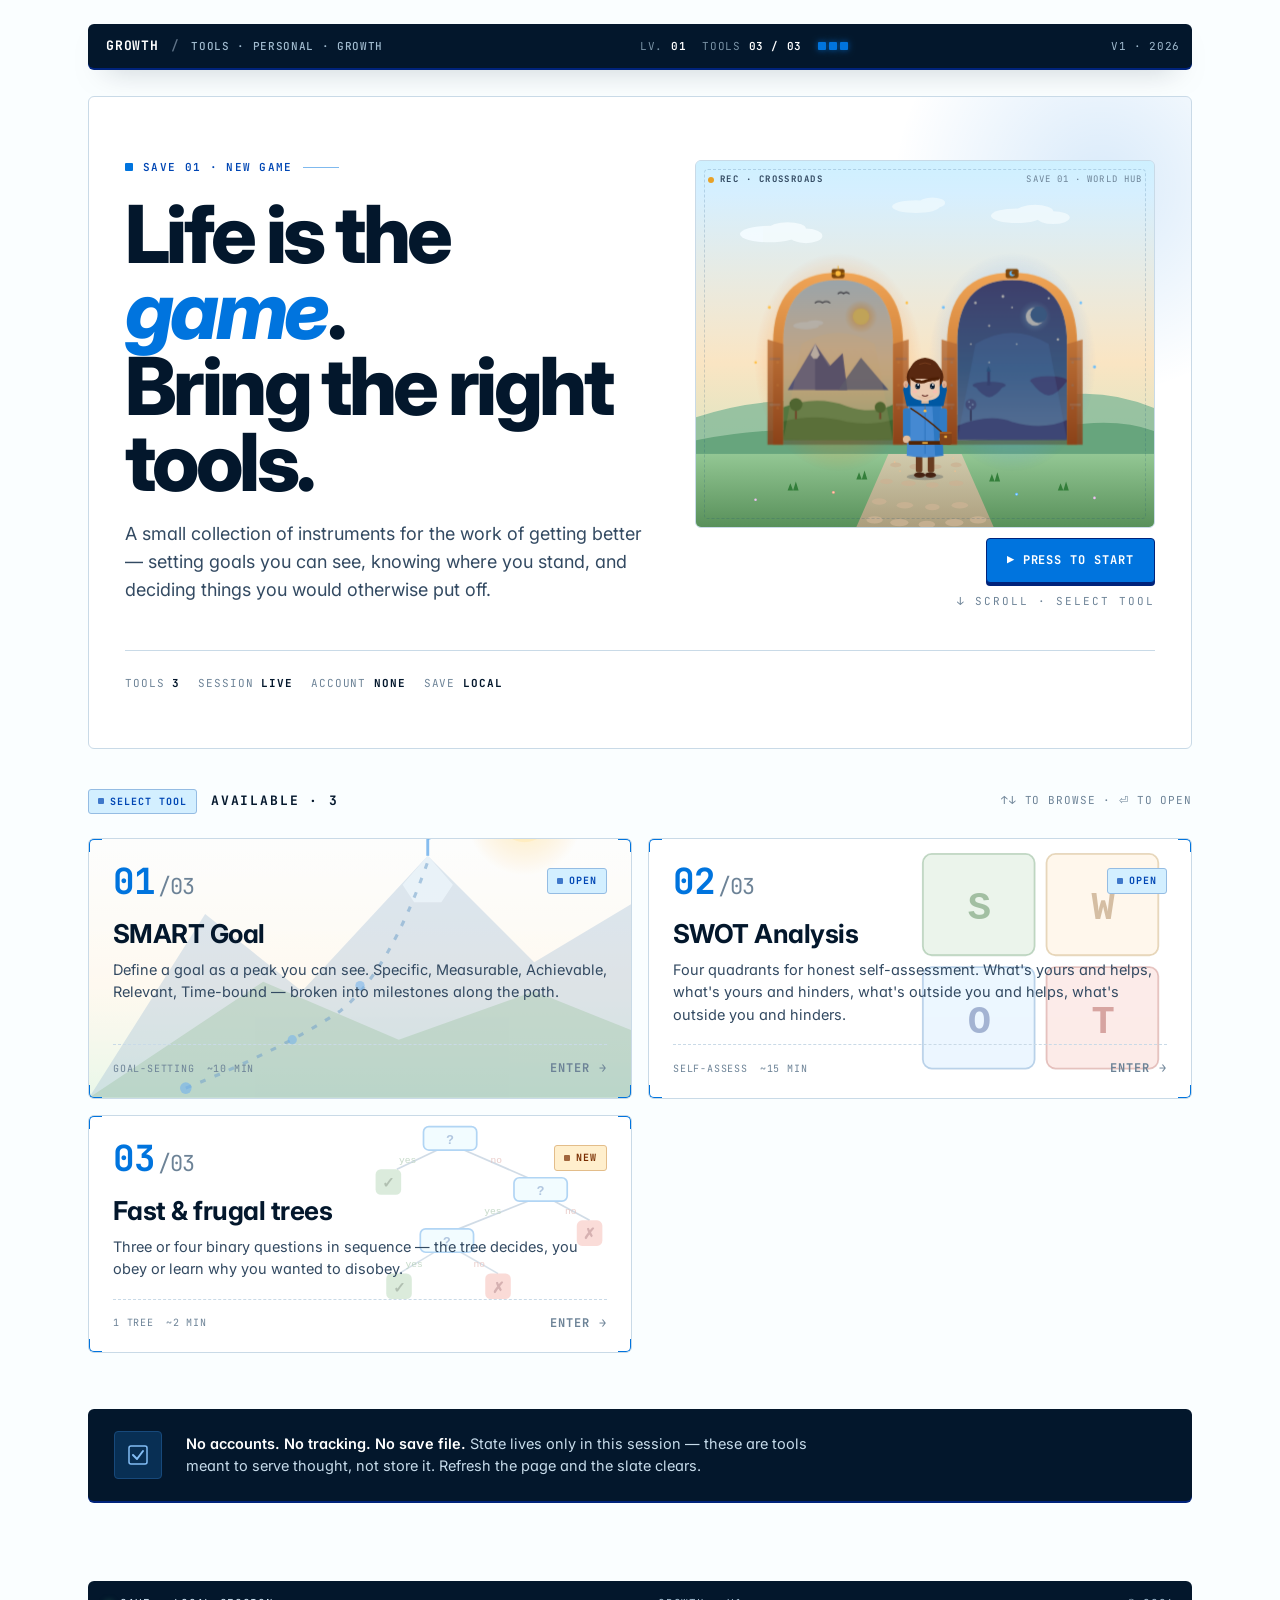
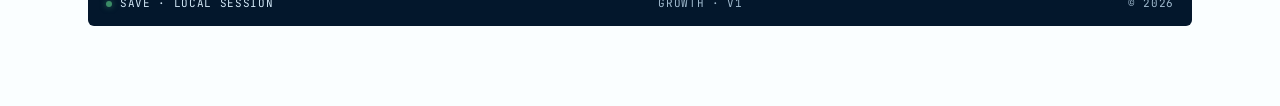
==== commit 94a7283f: "fix animation" ====
--- a/index.html
+++ b/index.html
@@ -31,22 +31,22 @@
     .door { cursor: pointer; transform-box: fill-box; transform-origin: 50% 100%; transition: transform 0.5s cubic-bezier(.2,.8,.2,1), filter 0.5s; will-change: transform, filter; filter: brightness(1) drop-shadow(0 0 0 rgba(0,0,0,0)); }
     .door-left  { --glow-color: rgba(255, 175,  60, 0.85); }
     .door-right { --glow-color: rgba( 90, 140, 255, 0.85); }
-    .door:hover { transform: translateY(-4px) scale(1.05); }
-    .door-left:hover  { filter: brightness(1.08) drop-shadow(0 0 14px var(--glow-color)) drop-shadow(0 0 28px var(--glow-color)); }
-    .door-right:hover { filter: brightness(1.2)  drop-shadow(0 0 14px var(--glow-color)) drop-shadow(0 0 28px var(--glow-color)); }
-    .scene:has(.door-left:hover)  .door-right { filter: brightness(0.92) saturate(0.85); opacity: 0.8; }
-    .scene:has(.door-right:hover) .door-left  { filter: brightness(0.92) saturate(0.85); opacity: 0.8; }
+    .door:hover, .door.is-active { transform: translateY(-4px) scale(1.05); }
+    .door-left:hover, .door-left.is-active   { filter: brightness(1.08) drop-shadow(0 0 14px var(--glow-color)) drop-shadow(0 0 28px var(--glow-color)); }
+    .door-right:hover, .door-right.is-active { filter: brightness(1.2)  drop-shadow(0 0 14px var(--glow-color)) drop-shadow(0 0 28px var(--glow-color)); }
+    .scene:has(.door-left:hover)  .door-right, .scene:has(.door-left.is-active)  .door-right { filter: brightness(0.92) saturate(0.85); opacity: 0.8; }
+    .scene:has(.door-right:hover) .door-left,  .scene:has(.door-right.is-active) .door-left  { filter: brightness(0.92) saturate(0.85); opacity: 0.8; }
     .world-inner { transform-box: fill-box; transform-origin: 50% 60%; transition: transform 0.6s cubic-bezier(.2,.7,.2,1), filter 0.5s ease-out; filter: brightness(1) saturate(1); }
-    .door-left:hover  .world-inner { transform: scale(1.08); filter: brightness(1.12) saturate(1.1); }
-    .door-right:hover .world-inner { transform: scale(1.1); filter: brightness(1.5) saturate(1.35) contrast(1.05); }
+    .door-left:hover  .world-inner, .door-left.is-active  .world-inner { transform: scale(1.08); filter: brightness(1.12) saturate(1.1); }
+    .door-right:hover .world-inner, .door-right.is-active .world-inner { transform: scale(1.1); filter: brightness(1.5) saturate(1.35) contrast(1.05); }
     .door-halo { transition: opacity 0.5s, transform 0.5s; opacity: 0.85; transform-box: fill-box; transform-origin: 50% 50%; }
-    .door:hover .door-halo { opacity: 1; transform: scale(1.3); }
+    .door:hover .door-halo, .door.is-active .door-halo { opacity: 1; transform: scale(1.3); }
     .twinkle { animation: twinkle 2.4s ease-in-out infinite; transform-box: fill-box; transform-origin: center; }
     .twinkle.t2 { animation-delay: -0.6s; } .twinkle.t3 { animation-delay: -1.2s; } .twinkle.t4 { animation-delay: -1.8s; }
-    .door:hover .twinkle { animation-duration: 1s; }
+    .door:hover .twinkle, .door.is-active .twinkle { animation-duration: 1s; }
     @keyframes twinkle { 0%, 100% { opacity: 0.35; transform: scale(0.7); } 50% { opacity: 1; transform: scale(1.2); } }
     .sparks { opacity: 0; transition: opacity 0.4s; }
-    .door:hover .sparks { opacity: 1; }
+    .door:hover .sparks, .door.is-active .sparks { opacity: 1; }
     .spark { animation: spark-rise 1.8s ease-out infinite; transform-box: fill-box; }
     .spark.k2 { animation-delay: -0.4s; } .spark.k3 { animation-delay: -0.8s; } .spark.k4 { animation-delay: -1.2s; } .spark.k5 { animation-delay: -1.6s; }
     @keyframes spark-rise { 0% { transform: translateY(0) scale(0.6); opacity: 0; } 15% { opacity: 1; } 100% { transform: translateY(-30px) scale(0.2); opacity: 0; } }
@@ -342,28 +342,43 @@
       <a href="trees.html" class="level">
         <svg class="level-bg aside" viewBox="0 0 280 180" preserveAspectRatio="xMaxYMin meet" aria-hidden="true">
           <g opacity="0.55">
-            <line x1="140" y1="34" x2="80" y2="80" stroke="oklch(0.45 0.10 250)" stroke-width="1.6" opacity="0.7"/>
-            <line x1="140" y1="34" x2="200" y2="80" stroke="oklch(0.45 0.10 250)" stroke-width="1.6" opacity="0.7"/>
-            <line x1="80" y1="86" x2="50" y2="135" stroke="oklch(0.45 0.10 250)" stroke-width="1.4" opacity="0.6"/>
-            <line x1="80" y1="86" x2="110" y2="135" stroke="oklch(0.45 0.10 250)" stroke-width="1.4" opacity="0.6"/>
-            <line x1="200" y1="86" x2="170" y2="135" stroke="oklch(0.45 0.10 250)" stroke-width="1.4" opacity="0.6"/>
-            <line x1="200" y1="86" x2="230" y2="135" stroke="oklch(0.45 0.10 250)" stroke-width="1.4" opacity="0.6"/>
-            <text x="100" y="65" font-family="ui-monospace, monospace" font-size="9" fill="oklch(0.45 0.13 145)" opacity="0.7">yes</text>
-            <text x="170" y="65" font-family="ui-monospace, monospace" font-size="9" fill="oklch(0.50 0.16 30)" opacity="0.7">no</text>
-            <circle cx="140" cy="28" r="11" fill="oklch(0.96 0.05 240)" stroke="oklch(0.56 0.19 252)" stroke-width="1.8"/>
-            <text x="140" y="32" font-family="ui-monospace, monospace" font-size="11" font-weight="800" fill="oklch(0.40 0.16 252)" text-anchor="middle">?</text>
-            <circle cx="80" cy="80" r="10" fill="oklch(0.96 0.05 240)" stroke="oklch(0.56 0.19 252)" stroke-width="1.6"/>
-            <text x="80" y="84" font-family="ui-monospace, monospace" font-size="10" font-weight="800" fill="oklch(0.40 0.16 252)" text-anchor="middle">?</text>
-            <circle cx="200" cy="80" r="10" fill="oklch(0.96 0.05 240)" stroke="oklch(0.56 0.19 252)" stroke-width="1.6"/>
-            <text x="200" y="84" font-family="ui-monospace, monospace" font-size="10" font-weight="800" fill="oklch(0.40 0.16 252)" text-anchor="middle">?</text>
-            <rect x="38" y="135" width="24" height="24" rx="5" fill="oklch(0.65 0.13 145)" opacity="0.7"/>
-            <rect x="98" y="135" width="24" height="24" rx="5" fill="oklch(0.65 0.18 30)" opacity="0.7"/>
-            <rect x="158" y="135" width="24" height="24" rx="5" fill="oklch(0.65 0.13 145)" opacity="0.7"/>
-            <rect x="218" y="135" width="24" height="24" rx="5" fill="oklch(0.65 0.18 30)" opacity="0.7"/>
-            <text x="50" y="153" font-family="ui-monospace, monospace" font-size="14" font-weight="800" fill="oklch(0.25 0.13 145)" text-anchor="middle">✓</text>
-            <text x="110" y="153" font-family="ui-monospace, monospace" font-size="14" font-weight="800" fill="oklch(0.35 0.16 30)" text-anchor="middle">✗</text>
-            <text x="170" y="153" font-family="ui-monospace, monospace" font-size="14" font-weight="800" fill="oklch(0.25 0.13 145)" text-anchor="middle">✓</text>
-            <text x="230" y="153" font-family="ui-monospace, monospace" font-size="14" font-weight="800" fill="oklch(0.35 0.16 30)" text-anchor="middle">✗</text>
+            <!-- Q1 → Exit-A (yes) and Q1 → Q2 (no) -->
+            <line x1="98" y1="32" x2="60" y2="50" stroke="oklch(0.45 0.10 250)" stroke-width="1.6" opacity="0.7"/>
+            <line x1="123" y1="32" x2="183" y2="58" stroke="oklch(0.45 0.10 250)" stroke-width="1.6" opacity="0.7"/>
+            <!-- Q2 → Q3 (yes) and Q2 → Exit-B (no) -->
+            <line x1="183" y1="80" x2="118" y2="106" stroke="oklch(0.45 0.10 250)" stroke-width="1.6" opacity="0.7"/>
+            <line x1="208" y1="80" x2="241" y2="98" stroke="oklch(0.45 0.10 250)" stroke-width="1.6" opacity="0.7"/>
+            <!-- Q3 → Exit-C (yes) and Q3 → Exit-D (no) -->
+            <line x1="95" y1="128" x2="62" y2="148" stroke="oklch(0.45 0.10 250)" stroke-width="1.4" opacity="0.6"/>
+            <line x1="120" y1="128" x2="155" y2="148" stroke="oklch(0.45 0.10 250)" stroke-width="1.4" opacity="0.6"/>
+            <!-- yes/no labels -->
+            <text x="62" y="44" font-family="ui-monospace, monospace" font-size="9" fill="oklch(0.45 0.13 145)" opacity="0.8">yes</text>
+            <text x="148" y="44" font-family="ui-monospace, monospace" font-size="9" fill="oklch(0.50 0.16 30)" opacity="0.8">no</text>
+            <text x="142" y="92" font-family="ui-monospace, monospace" font-size="9" fill="oklch(0.45 0.13 145)" opacity="0.8">yes</text>
+            <text x="218" y="92" font-family="ui-monospace, monospace" font-size="9" fill="oklch(0.50 0.16 30)" opacity="0.8">no</text>
+            <text x="68" y="142" font-family="ui-monospace, monospace" font-size="9" fill="oklch(0.45 0.13 145)" opacity="0.8">yes</text>
+            <text x="132" y="142" font-family="ui-monospace, monospace" font-size="9" fill="oklch(0.50 0.16 30)" opacity="0.8">no</text>
+            <!-- Q1 -->
+            <rect x="85" y="10" width="50" height="22" rx="5" fill="oklch(0.96 0.05 240)" stroke="oklch(0.56 0.19 252)" stroke-width="1.6"/>
+            <text x="110" y="26" font-family="ui-monospace, monospace" font-size="12" font-weight="800" fill="oklch(0.40 0.16 252)" text-anchor="middle">?</text>
+            <!-- Q2 -->
+            <rect x="170" y="58" width="50" height="22" rx="5" fill="oklch(0.96 0.05 240)" stroke="oklch(0.56 0.19 252)" stroke-width="1.6"/>
+            <text x="195" y="74" font-family="ui-monospace, monospace" font-size="12" font-weight="800" fill="oklch(0.40 0.16 252)" text-anchor="middle">?</text>
+            <!-- Q3 -->
+            <rect x="82" y="106" width="50" height="22" rx="5" fill="oklch(0.96 0.05 240)" stroke="oklch(0.56 0.19 252)" stroke-width="1.6"/>
+            <text x="107" y="122" font-family="ui-monospace, monospace" font-size="12" font-weight="800" fill="oklch(0.40 0.16 252)" text-anchor="middle">?</text>
+            <!-- Exit-A: Q1 yes -->
+            <rect x="40" y="50" width="24" height="24" rx="5" fill="oklch(0.65 0.13 145)" opacity="0.7"/>
+            <text x="52" y="68" font-family="ui-monospace, monospace" font-size="14" font-weight="800" fill="oklch(0.25 0.13 145)" text-anchor="middle">✓</text>
+            <!-- Exit-B: Q2 no -->
+            <rect x="229" y="98" width="24" height="24" rx="5" fill="oklch(0.65 0.18 30)" opacity="0.7"/>
+            <text x="241" y="116" font-family="ui-monospace, monospace" font-size="14" font-weight="800" fill="oklch(0.35 0.16 30)" text-anchor="middle">✗</text>
+            <!-- Exit-C: Q3 yes -->
+            <rect x="50" y="148" width="24" height="24" rx="5" fill="oklch(0.65 0.13 145)" opacity="0.7"/>
+            <text x="62" y="166" font-family="ui-monospace, monospace" font-size="14" font-weight="800" fill="oklch(0.25 0.13 145)" text-anchor="middle">✓</text>
+            <!-- Exit-D: Q3 no -->
+            <rect x="143" y="148" width="24" height="24" rx="5" fill="oklch(0.65 0.18 30)" opacity="0.7"/>
+            <text x="155" y="166" font-family="ui-monospace, monospace" font-size="14" font-weight="800" fill="oklch(0.35 0.16 30)" text-anchor="middle">✗</text>
           </g>
         </svg>
         <div class="corners"></div>
@@ -391,5 +406,62 @@
       <div>© 2026</div>
     </footer>
   </div>
+  <script>
+    // On touch devices, hover doesn't fire — auto-cycle which door is "active"
+    // so mobile users still see the two-worlds reveal. Tapping a door takes
+    // over: it stops the cycle and toggles that door's active state manually.
+    (function () {
+      var canHover = window.matchMedia('(hover: hover)').matches;
+      if (canHover) return;
+
+      var left = document.querySelector('.door-left');
+      var right = document.querySelector('.door-right');
+      if (!left || !right) return;
+
+      var doors = [left, right];
+      var idx = 0;
+      var timer = null;
+
+      function setActive(i) {
+        doors.forEach(function (d, j) { d.classList.toggle('is-active', j === i); });
+      }
+
+      function clearActive() {
+        doors.forEach(function (d) { d.classList.remove('is-active'); });
+      }
+
+      function startCycle() {
+        if (timer) return;
+        setActive(idx);
+        timer = setInterval(function () {
+          idx = 1 - idx;
+          setActive(idx);
+        }, 3200);
+      }
+
+      function stopCycle() {
+        if (timer) { clearInterval(timer); timer = null; }
+      }
+
+      // Tap-to-take-over: first tap stops auto-cycle and pins that door;
+      // tapping the same door again clears; tapping the other door swaps.
+      doors.forEach(function (door, i) {
+        door.style.cursor = 'pointer';
+        door.addEventListener('click', function (e) {
+          e.preventDefault();
+          stopCycle();
+          var wasActive = door.classList.contains('is-active');
+          clearActive();
+          if (!wasActive) door.classList.add('is-active');
+        });
+      });
+
+      var prefersReduced = window.matchMedia('(prefers-reduced-motion: reduce)').matches;
+      if (!prefersReduced) {
+        // Brief delay so the static scene is visible first
+        setTimeout(startCycle, 900);
+      }
+    })();
+  </script>
 </body>
 </html>
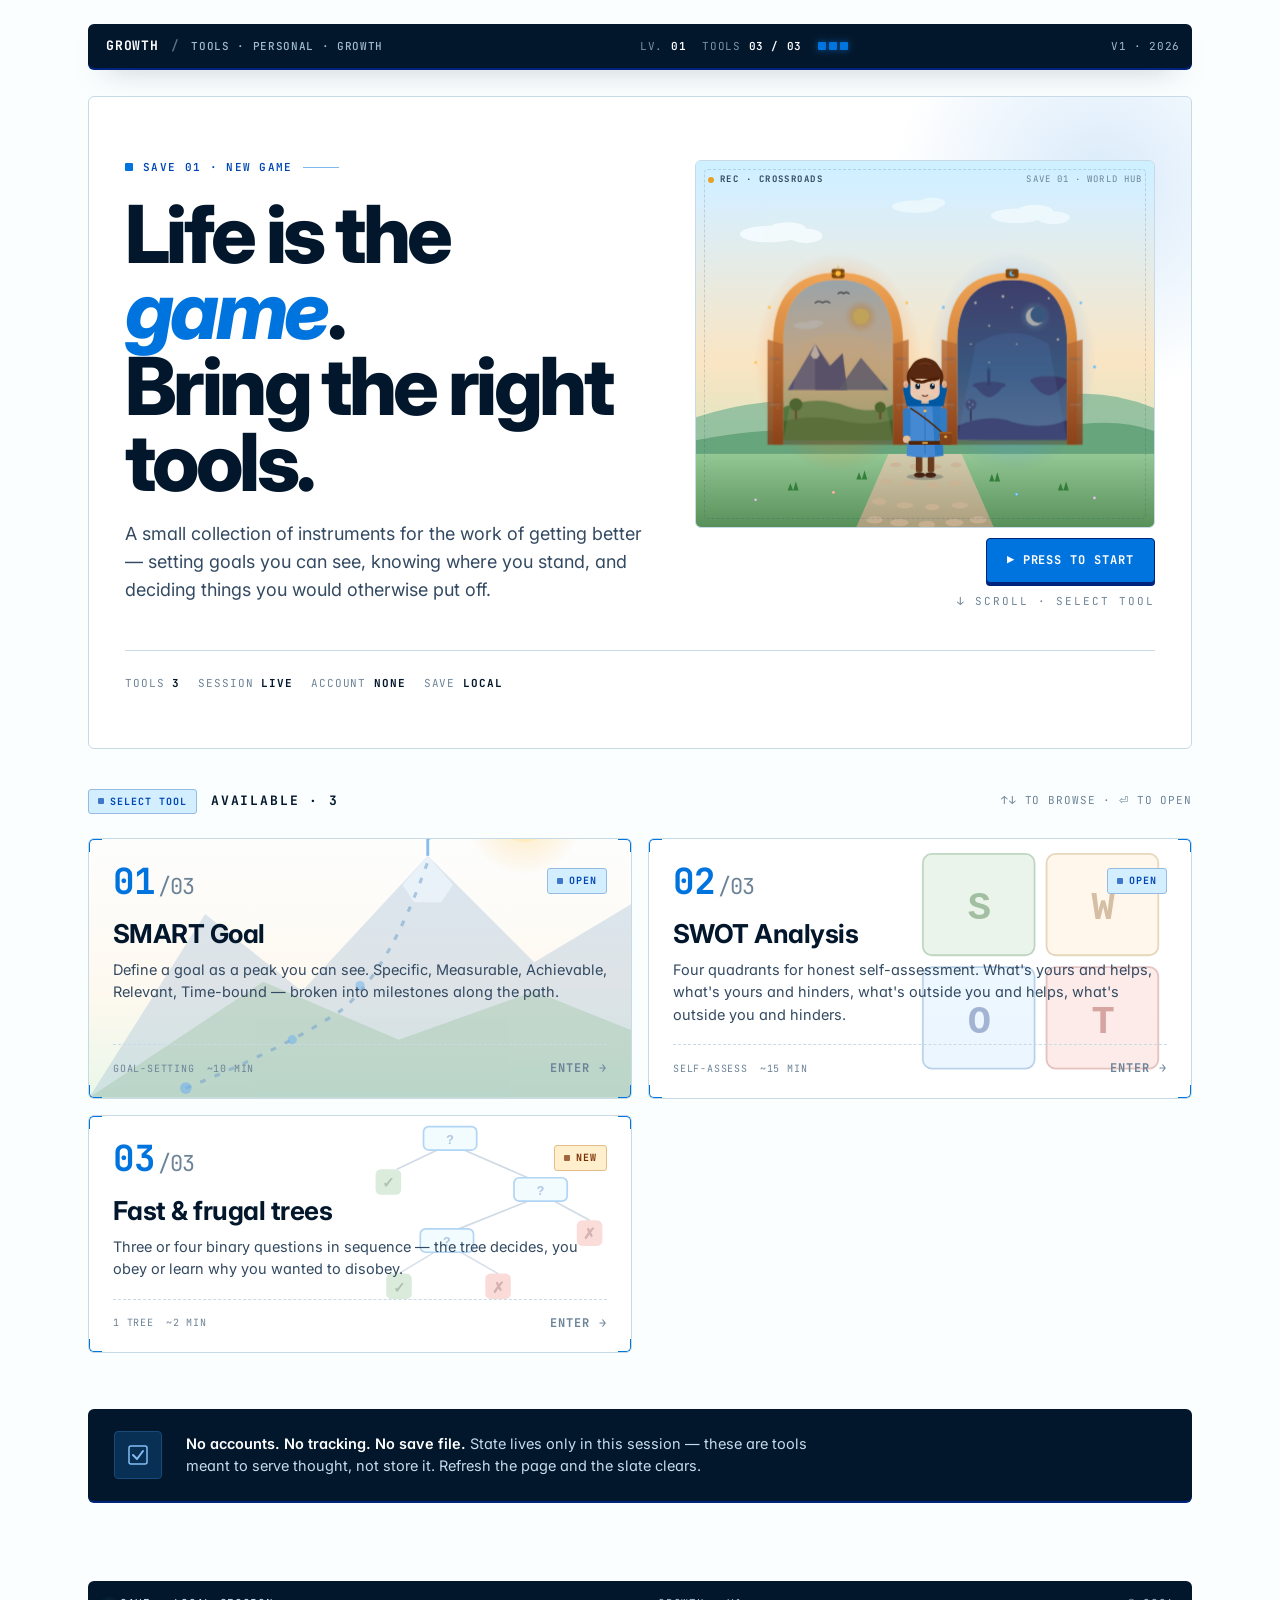
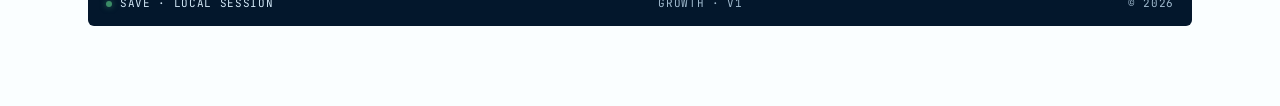
==== commit 4d556ef2: "minor fix" ====
--- a/index.html
+++ b/index.html
@@ -351,13 +351,6 @@
             <!-- Q3 → Exit-C (yes) and Q3 → Exit-D (no) -->
             <line x1="95" y1="128" x2="62" y2="148" stroke="oklch(0.45 0.10 250)" stroke-width="1.4" opacity="0.6"/>
             <line x1="120" y1="128" x2="155" y2="148" stroke="oklch(0.45 0.10 250)" stroke-width="1.4" opacity="0.6"/>
-            <!-- yes/no labels -->
-            <text x="62" y="44" font-family="ui-monospace, monospace" font-size="9" fill="oklch(0.45 0.13 145)" opacity="0.8">yes</text>
-            <text x="148" y="44" font-family="ui-monospace, monospace" font-size="9" fill="oklch(0.50 0.16 30)" opacity="0.8">no</text>
-            <text x="142" y="92" font-family="ui-monospace, monospace" font-size="9" fill="oklch(0.45 0.13 145)" opacity="0.8">yes</text>
-            <text x="218" y="92" font-family="ui-monospace, monospace" font-size="9" fill="oklch(0.50 0.16 30)" opacity="0.8">no</text>
-            <text x="68" y="142" font-family="ui-monospace, monospace" font-size="9" fill="oklch(0.45 0.13 145)" opacity="0.8">yes</text>
-            <text x="132" y="142" font-family="ui-monospace, monospace" font-size="9" fill="oklch(0.50 0.16 30)" opacity="0.8">no</text>
             <!-- Q1 -->
             <rect x="85" y="10" width="50" height="22" rx="5" fill="oklch(0.96 0.05 240)" stroke="oklch(0.56 0.19 252)" stroke-width="1.6"/>
             <text x="110" y="26" font-family="ui-monospace, monospace" font-size="12" font-weight="800" fill="oklch(0.40 0.16 252)" text-anchor="middle">?</text>
